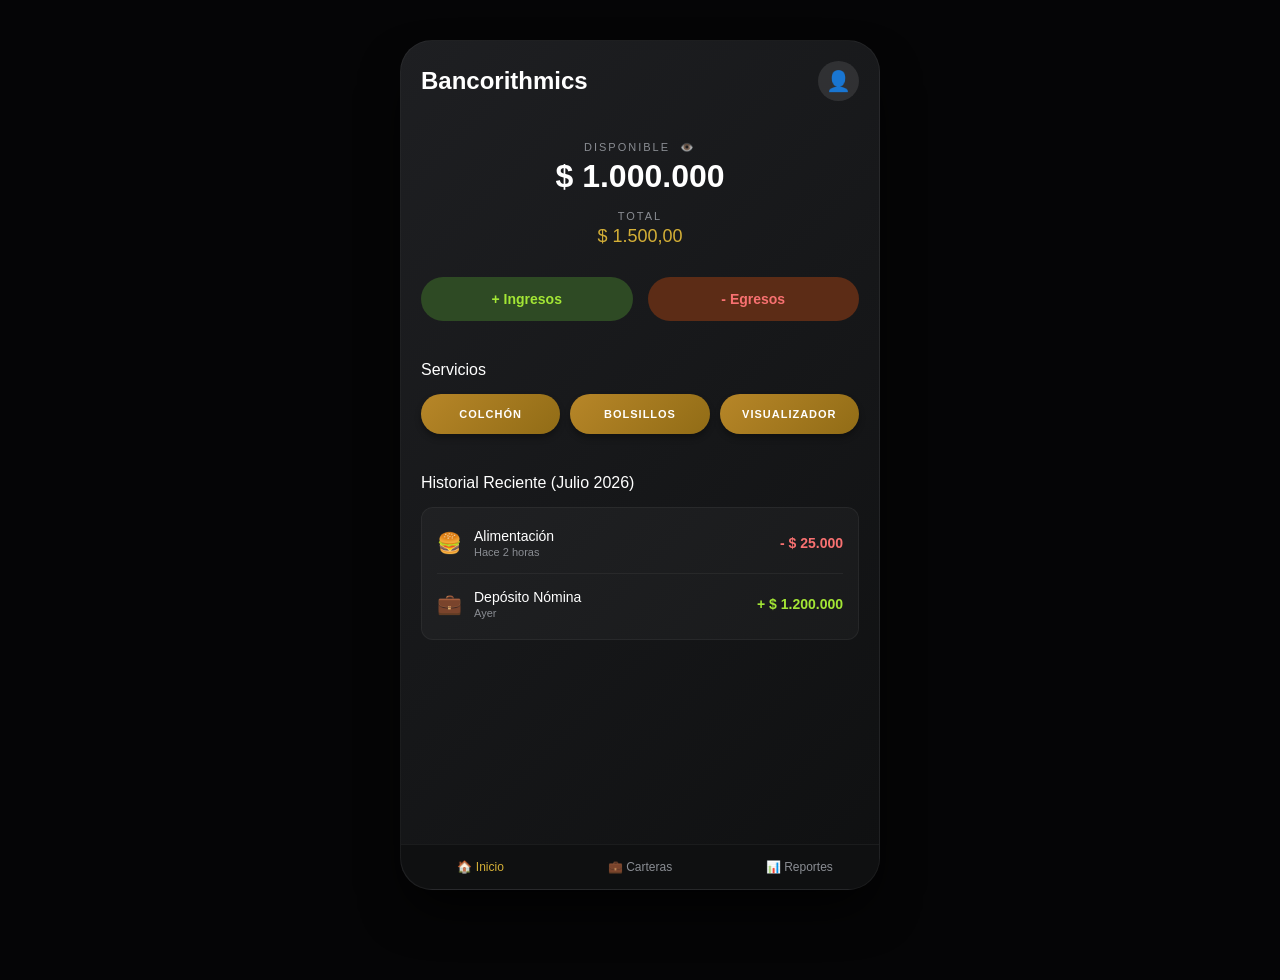
==== index.html @ 3054d57e "implementacion responsiva" ====
<!DOCTYPE html>
<html lang="es">
<head>
    <meta charset="UTF-8">
    <meta name="viewport" content="width=device-width, initial-scale=1.0">
    <title>Bancorithmics - UI Responsive</title>
    <link rel="stylesheet" href="style.css">
</head>
<body>
    <div class="app-container">
        <!-- Header con Control de Perfil -->
        <div class="app-header">
            <div class="logo">Bancorithmics</div>
            <div class="profile-avatar">👤</div>
        </div>

        <!-- Contenido principal -->
        <div class="main-content">
            <!-- Balance con Toggle de Ojo ficticio -->
            <div class="balance-container">
                <div class="label">DISPONIBLE <span class="eye-icon">👁️</span></div>
                <div class="amount-main">$ 1.000.000</div>
                <div class="label">TOTAL</div>
                <div class="amount-sub">$ 1.500,00</div>
            </div>

            <!-- Botones de transaccion rapida -->
            <div class="crud-actions">
                <div class="btn btn-income">+ Ingresos</div>
                <div class="btn btn-expense">- Egresos</div>
            </div>

            <!-- Seccion de servicios modulares -->
            <div class="services-section">
                <div class="section-title">Servicios</div>
                <div class="services-grid">
                    <div class="btn-service">COLCHÓN</div>
                    <div class="btn-service">BOLSILLOS</div>
                    <div class="btn-service">VISUALIZADOR</div>
                </div>
            </div>

            <!-- Historial Reciente Real -->
            <div class="history-section">
                <div class="section-title">Historial Reciente (Julio 2026)</div>
                <div class="history-card">
                    <div class="history-item">
                        <div class="item-left">
                            <span class="item-icon">🍔</span>
                            <div>
                                <div class="item-title">Alimentación</div>
                                <div class="item-time">Hace 2 horas</div>
                            </div>
                        </div>
                        <div class="item-amount expense">- $ 25.000</div>
                    </div>
                    <div class="history-item">
                        <div class="item-left">
                            <span class="item-icon">💼</span>
                            <div>
                                <div class="item-title">Depósito Nómina</div>
                                <div class="item-time">Ayer</div>
                            </div>
                        </div>
                        <div class="item-amount income">+ $ 1.200.000</div>
                    </div>
                </div>
            </div>
        </div>

        <!-- Barra de Navegación Inferior -->
        <div class="bottom-nav">
            <a href="#" class="nav-link active">🏠 Inicio</a>
            <a href="#" class="nav-link">💼 Carteras</a>
            <a href="#" class="nav-link">📊 Reportes</a>
        </div>
    </div>
</body>
</html>
---- style.css ----
/* Paleta base: Negro Metalico y Dorado */
body {
    margin: 0;
    padding: 0;
    font-family: 'Segoe UI', Tahoma, Geneva, Verdana, sans-serif;
    background-color: #0d0e10;
    color: #ffffff;
    display: flex;
    justify-content: center;
    align-items: flex-start;
    min-height: 100vh;
}

/* Contenedor Adaptativo Principal */
.app-container {
    width: 100%;
    max-width: 480px; /* Limite de anchura tipo movil en pantallas grandes */
    min-height: 100vh;
    background: linear-gradient(135deg, #1e1f22 0%, #0f1011 100%);
    padding: 20px;
    box-sizing: border-box;
    position: relative;
    display: flex;
    flex-direction: column;
}

/* Flexibilidad del contenido interno */
.main-content {
    flex: 1;
    margin-bottom: 70px; /* Evita que el nav inferior pise el contenido */
}

.app-header {
    margin-bottom: 40px;
    display: flex;
    justify-content: space-between;
    align-items: center;
}

.logo {
    font-size: 24px;
    font-weight: 600;
    color: #ffffff;
}

.profile-avatar {
    font-size: 20px;
    background: rgba(255, 255, 255, 0.1);
    padding: 8px;
    border-radius: 50%;
    cursor: pointer;
    user-select: none;
}

.balance-container {
    text-align: center;
    margin-bottom: 30px;
}

.label {
    font-size: 11px;
    letter-spacing: 2px;
    color: #8a8d93;
    margin-bottom: 4px;
}

.eye-icon {
    margin-left: 5px;
    cursor: pointer;
    opacity: 0.7;
}

.amount-main {
    font-size: 32px;
    font-weight: bold;
    color: #ffffff;
    margin-bottom: 15px;
}

.amount-sub {
    font-size: 18px;
    font-weight: 500;
    color: #d4af37;
}

/* Botones CRUD Flexibles */
.crud-actions {
    display: flex;
    gap: 15px;
    margin-bottom: 40px;
}

.btn {
    flex: 1;
    padding: 14px 10px;
    border-radius: 25px;
    font-size: 14px;
    font-weight: 600;
    text-align: center;
    cursor: pointer;
    user-select: none;
    transition: transform 0.2s, opacity 0.2s;
}

.btn:active {
    transform: scale(0.98);
}

.btn-income {
    background-color: #2e4a24;
    color: #a3e635;
}

.btn-expense {
    background-color: #5c2c16;
    color: #f87171;
}

/* Seccion de Servicios Modulares Flexibles */
.section-title {
    font-size: 16px;
    font-weight: 500;
    color: #ffffff;
    margin-bottom: 15px;
}

.services-grid {
    display: flex;
    gap: 10px;
    margin-bottom: 40px;
}

.btn-service {
    flex: 1;
    padding: 14px 5px;
    border-radius: 20px;
    background: linear-gradient(135deg, #b78628 0%, #916c16 100%);
    color: #ffffff;
    font-size: 11px;
    font-weight: bold;
    letter-spacing: 1px;
    text-align: center;
    cursor: pointer;
    user-select: none;
    box-shadow: 0 4px 6px rgba(0, 0, 0, 0.3);
}

/* Seccion de Historial Adaptable */
.history-card {
    background: rgba(255, 255, 255, 0.03);
    border-radius: 12px;
    border: 1px solid rgba(255, 255, 255, 0.05);
    padding: 5px 15px;
}

.history-item {
    display: flex;
    justify-content: space-between;
    align-items: center;
    padding: 15px 0;
}

.history-item:not(:last-child) {
    border-bottom: 1px solid rgba(255, 255, 255, 0.05);
}

.item-left {
    display: flex;
    align-items: center;
    gap: 12px;
}

.item-icon {
    font-size: 20px;
}

.item-title {
    font-size: 14px;
    font-weight: 500;
}

.item-time {
    font-size: 11px;
    color: #8a8d93;
    margin-top: 2px;
}

.item-amount {
    font-size: 14px;
    font-weight: 600;
}

.item-amount.expense { color: #f87171; }
.item-amount.income { color: #a3e635; }

/* Barra de Navegacion Inferior Ajustable */
.bottom-nav {
    display: flex;
    position: absolute;
    bottom: 0;
    left: 0;
    right: 0;
    background: #0f1011;
    border-top: 1px solid rgba(255, 255, 255, 0.05);
    padding: 15px 0;
}

.nav-link {
    flex: 1;
    text-align: center;
    color: #8a8d93;
    text-decoration: none;
    font-size: 12px;
    font-weight: 500;
}

.nav-link.active {
    color: #d4af37;
}

/* ========================================== */
/* MEDIA QUERIES (ADAPTACIÓN RESPONSIVE)     */
/* ========================================== */

/* Para pantallas muy pequeñas (smartphones antiguos o pantallas menores a 360px) */
@media (max-width: 360px) {
    .amount-main {
        font-size: 26px;
    }
    .btn, .btn-service {
        font-size: 11px;
        padding: 10px 2px;
    }
    .logo {
        font-size: 20px;
    }
}

/* Para pantallas grandes (Escritorio / Tablets) */
@media (min-width: 481px) {
    body {
        background-color: #050506;
        padding-top: 40px;
        padding-bottom: 40px;
    }
    .app-container {
        min-height: 850px; /* Efecto de mockup de telefono flotando */
        border-radius: 32px;
        border: 1px solid rgba(255, 255, 255, 0.05);
        box-shadow: 0 25px 50px -12px rgba(0, 0, 0, 0.9);
        overflow: hidden;
    }
    .bottom-nav {
        border-bottom-left-radius: 32px;
        border-bottom-right-radius: 32px;
    }
}
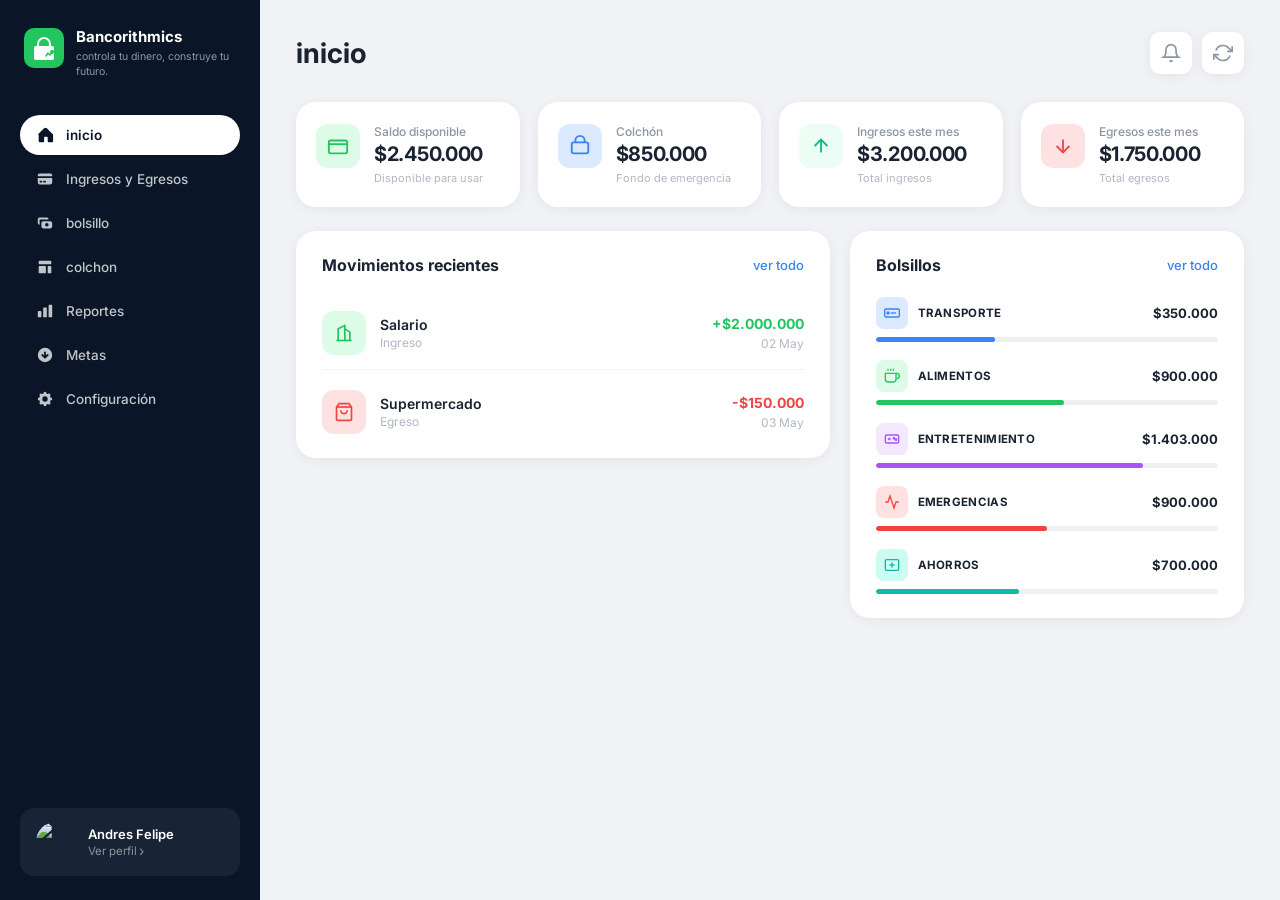
==== commit df1667eb: "cambio de UI" ====
--- a/index.html
+++ b/index.html
@@ -3,77 +3,250 @@
 <head>
     <meta charset="UTF-8">
     <meta name="viewport" content="width=device-width, initial-scale=1.0">
-    <title>Bancorithmics - UI Responsive</title>
+    <title>Bancorithmics - Inicio</title>
+    <link rel="preconnect" href="https://fonts.googleapis.com">
+    <link rel="preconnect" href="https://fonts.gstatic.com" crossorigin>
+    <link href="https://fonts.googleapis.com/css2?family=Inter:wght@400;500;600;700&display=swap" rel="stylesheet">
     <link rel="stylesheet" href="style.css">
 </head>
 <body>
-    <div class="app-container">
-        <!-- Header con Control de Perfil -->
-        <div class="app-header">
-            <div class="logo">Bancorithmics</div>
-            <div class="profile-avatar">👤</div>
-        </div>
-
-        <!-- Contenido principal -->
-        <div class="main-content">
-            <!-- Balance con Toggle de Ojo ficticio -->
-            <div class="balance-container">
-                <div class="label">DISPONIBLE <span class="eye-icon">👁️</span></div>
-                <div class="amount-main">$ 1.000.000</div>
-                <div class="label">TOTAL</div>
-                <div class="amount-sub">$ 1.500,00</div>
+    <div class="dashboard">
+        <!-- Sidebar -->
+        <aside class="sidebar">
+            <div class="sidebar-top">
+                <div class="brand">
+                    <div class="brand-icon">
+                        <svg viewBox="0 0 40 40" fill="none" xmlns="http://www.w3.org/2000/svg">
+                            <rect width="40" height="40" rx="10" fill="#22C55E"/>
+                            <path d="M12 18h16a2 2 0 012 2v10a2 2 0 01-2 2H12a2 2 0 01-2-2V20a2 2 0 012-2z" fill="#fff"/>
+                            <path d="M14 18v-2a6 6 0 1112 0v2" stroke="#fff" stroke-width="2" stroke-linecap="round"/>
+                            <circle cx="28" cy="24" r="2" fill="#22C55E"/>
+                            <path d="M22 28l2-3 2 2 3-4" stroke="#22C55E" stroke-width="1.5" stroke-linecap="round" stroke-linejoin="round"/>
+                        </svg>
+                    </div>
+                    <div class="brand-text">
+                        <span class="brand-name">Bancorithmics</span>
+                        <span class="brand-tagline">controla tu dinero, construye tu futuro.</span>
+                    </div>
+                </div>
+
+                <nav class="sidebar-nav">
+                    <a href="#" class="nav-item active">
+                        <svg class="nav-icon" viewBox="0 0 20 20" fill="currentColor"><path d="M10.707 2.293a1 1 0 00-1.414 0l-7 7A1 1 0 003 10v7a1 1 0 001 1h4a1 1 0 001-1v-4a1 1 0 011-1h2a1 1 0 011 1v4a1 1 0 001 1h4a1 1 0 001-1v-7a1 1 0 00-.293-.707l-7-7z"/></svg>
+                        inicio
+                    </a>
+                    <a href="#" class="nav-item">
+                        <svg class="nav-icon" viewBox="0 0 20 20" fill="currentColor"><path d="M4 4a2 2 0 00-2 2v1h16V6a2 2 0 00-2-2H4z"/><path fill-rule="evenodd" d="M18 9H2v5a2 2 0 002 2h12a2 2 0 002-2V9zM4 13a1 1 0 011-1h1a1 1 0 110 2H5a1 1 0 01-1-1zm5-1a1 1 0 100 2h1a1 1 0 100-2H9z" clip-rule="evenodd"/></svg>
+                        Ingresos y Egresos
+                    </a>
+                    <a href="#" class="nav-item">
+                        <svg class="nav-icon" viewBox="0 0 20 20" fill="currentColor"><path fill-rule="evenodd" d="M4 4a2 2 0 00-2 2v4a2 2 0 002 2V6h10a2 2 0 00-2-2H4zm2 6a2 2 0 012-2h8a2 2 0 012 2v4a2 2 0 01-2 2H8a2 2 0 01-2-2v-4zm6 4a2 2 0 100-4 2 2 0 000 4z" clip-rule="evenodd"/></svg>
+                        bolsillo
+                    </a>
+                    <a href="#" class="nav-item">
+                        <svg class="nav-icon" viewBox="0 0 20 20" fill="currentColor"><path d="M3 4a1 1 0 011-1h12a1 1 0 011 1v2a1 1 0 01-1 1H4a1 1 0 01-1-1V4zM3 10a1 1 0 011-1h6a1 1 0 011 1v6a1 1 0 01-1 1H4a1 1 0 01-1-1v-6zM14 9a1 1 0 00-1 1v6a1 1 0 001 1h2a1 1 0 001-1v-6a1 1 0 00-1-1h-2z"/></svg>
+                        colchon
+                    </a>
+                    <a href="#" class="nav-item">
+                        <svg class="nav-icon" viewBox="0 0 20 20" fill="currentColor"><path d="M2 11a1 1 0 011-1h2a1 1 0 011 1v5a1 1 0 01-1 1H3a1 1 0 01-1-1v-5zM8 7a1 1 0 011-1h2a1 1 0 011 1v9a1 1 0 01-1 1H9a1 1 0 01-1-1V7zM14 4a1 1 0 011-1h2a1 1 0 011 1v12a1 1 0 01-1 1h-2a1 1 0 01-1-1V4z"/></svg>
+                        Reportes
+                    </a>
+                    <a href="#" class="nav-item">
+                        <svg class="nav-icon" viewBox="0 0 20 20" fill="currentColor"><path fill-rule="evenodd" d="M10 18a8 8 0 100-16 8 8 0 000 16zm1-11a1 1 0 10-2 0v3.586L7.707 9.293a1 1 0 00-1.414 1.414l3 3a1 1 0 001.414 0l3-3a1 1 0 00-1.414-1.414L11 10.586V7z" clip-rule="evenodd"/></svg>
+                        Metas
+                    </a>
+                    <a href="#" class="nav-item">
+                        <svg class="nav-icon" viewBox="0 0 20 20" fill="currentColor"><path fill-rule="evenodd" d="M11.49 3.17c-.38-1.56-2.6-1.56-2.98 0a1.532 1.532 0 01-2.286.948c-1.372-.836-2.942.734-2.106 2.106.54.885.06 2.042-.947 2.287-1.561.379-1.561 2.6 0 2.978a1.532 1.532 0 01.947 2.287c-.836 1.372.734 2.942 2.106 2.106a1.532 1.532 0 012.287.947c.379 1.561 2.6 1.561 2.978 0a1.533 1.533 0 012.287-.947c1.372.836 2.942-.734 2.106-2.106a1.533 1.533 0 01.947-2.287c1.561-.379 1.561-2.6 0-2.978a1.532 1.532 0 01-.947-2.287c.836-1.372-.734-2.942-2.106-2.106a1.532 1.532 0 01-2.287-.947zM10 13a3 3 0 100-6 3 3 0 000 6z" clip-rule="evenodd"/></svg>
+                        Configuración
+                    </a>
+                </nav>
             </div>
 
-            <!-- Botones de transaccion rapida -->
-            <div class="crud-actions">
-                <div class="btn btn-income">+ Ingresos</div>
-                <div class="btn btn-expense">- Egresos</div>
-            </div>
-
-            <!-- Seccion de servicios modulares -->
-            <div class="services-section">
-                <div class="section-title">Servicios</div>
-                <div class="services-grid">
-                    <div class="btn-service">COLCHÓN</div>
-                    <div class="btn-service">BOLSILLOS</div>
-                    <div class="btn-service">VISUALIZADOR</div>
+            <div class="sidebar-profile">
+                <img src="https://i.pravatar.cc/80?img=12" alt="Andres Felipe" class="profile-avatar">
+                <div class="profile-info">
+                    <span class="profile-name">Andres Felipe</span>
+                    <a href="#" class="profile-link">Ver perfil <span>&rsaquo;</span></a>
                 </div>
             </div>
-
-            <!-- Historial Reciente Real -->
-            <div class="history-section">
-                <div class="section-title">Historial Reciente (Julio 2026)</div>
-                <div class="history-card">
-                    <div class="history-item">
-                        <div class="item-left">
-                            <span class="item-icon">🍔</span>
-                            <div>
-                                <div class="item-title">Alimentación</div>
-                                <div class="item-time">Hace 2 horas</div>
-                            </div>
-                        </div>
-                        <div class="item-amount expense">- $ 25.000</div>
-                    </div>
-                    <div class="history-item">
-                        <div class="item-left">
-                            <span class="item-icon">💼</span>
-                            <div>
-                                <div class="item-title">Depósito Nómina</div>
-                                <div class="item-time">Ayer</div>
-                            </div>
-                        </div>
-                        <div class="item-amount income">+ $ 1.200.000</div>
-                    </div>
+        </aside>
+
+        <!-- Main content -->
+        <main class="main">
+            <header class="main-header">
+                <h1 class="page-title">inicio</h1>
+                <div class="header-actions">
+                    <button class="icon-btn" aria-label="Notificaciones">
+                        <svg viewBox="0 0 24 24" fill="none" stroke="currentColor" stroke-width="2"><path d="M18 8A6 6 0 006 8c0 7-3 9-3 9h18s-3-2-3-9"/><path d="M13.73 21a2 2 0 01-3.46 0"/></svg>
+                    </button>
+                    <button class="icon-btn" aria-label="Sincronizar">
+                        <svg viewBox="0 0 24 24" fill="none" stroke="currentColor" stroke-width="2"><path d="M23 4v6h-6"/><path d="M1 20v-6h6"/><path d="M3.51 9a9 9 0 0114.85-3.36L23 10M1 14l4.64 4.36A9 9 0 0020.49 15"/></svg>
+                    </button>
                 </div>
-            </div>
-        </div>
-
-        <!-- Barra de Navegación Inferior -->
-        <div class="bottom-nav">
-            <a href="#" class="nav-link active">🏠 Inicio</a>
-            <a href="#" class="nav-link">💼 Carteras</a>
-            <a href="#" class="nav-link">📊 Reportes</a>
-        </div>
+            </header>
+
+            <!-- Summary cards -->
+            <section class="summary-cards">
+                <article class="summary-card">
+                    <div class="summary-icon icon-green">
+                        <svg viewBox="0 0 24 24" fill="none" stroke="currentColor" stroke-width="2"><rect x="2" y="6" width="20" height="14" rx="2"/><path d="M2 10h20"/><path d="M16 14h.01"/></svg>
+                    </div>
+                    <div class="summary-data">
+                        <span class="summary-label">Saldo disponible</span>
+                        <span class="summary-amount">$2.450.000</span>
+                        <span class="summary-sub">Disponible para usar</span>
+                    </div>
+                </article>
+
+                <article class="summary-card">
+                    <div class="summary-icon icon-blue">
+                        <svg viewBox="0 0 24 24" fill="none" stroke="currentColor" stroke-width="2"><rect x="3" y="8" width="18" height="12" rx="2"/><path d="M7 8V6a5 5 0 0110 0v2"/></svg>
+                    </div>
+                    <div class="summary-data">
+                        <span class="summary-label">Colchón</span>
+                        <span class="summary-amount">$850.000</span>
+                        <span class="summary-sub">Fondo de emergencia</span>
+                    </div>
+                </article>
+
+                <article class="summary-card">
+                    <div class="summary-icon icon-green-light">
+                        <svg viewBox="0 0 24 24" fill="none" stroke="currentColor" stroke-width="2"><path d="M12 19V5"/><path d="M5 12l7-7 7 7"/></svg>
+                    </div>
+                    <div class="summary-data">
+                        <span class="summary-label">Ingresos este mes</span>
+                        <span class="summary-amount">$3.200.000</span>
+                        <span class="summary-sub">Total ingresos</span>
+                    </div>
+                </article>
+
+                <article class="summary-card">
+                    <div class="summary-icon icon-red">
+                        <svg viewBox="0 0 24 24" fill="none" stroke="currentColor" stroke-width="2"><path d="M12 5v14"/><path d="M19 12l-7 7-7-7"/></svg>
+                    </div>
+                    <div class="summary-data">
+                        <span class="summary-label">Egresos este mes</span>
+                        <span class="summary-amount">$1.750.000</span>
+                        <span class="summary-sub">Total egresos</span>
+                    </div>
+                </article>
+            </section>
+
+            <!-- Bottom panels -->
+            <section class="panels">
+                <article class="panel panel-movements">
+                    <div class="panel-header">
+                        <h2 class="panel-title">Movimientos recientes</h2>
+                        <a href="#" class="panel-link">ver todo</a>
+                    </div>
+                    <div class="movement-list">
+                        <div class="movement-item">
+                            <div class="movement-left">
+                                <div class="movement-icon icon-green-bg">
+                                    <svg viewBox="0 0 24 24" fill="none" stroke="currentColor" stroke-width="2"><path d="M3 21h18"/><path d="M5 21V7l8-4v18"/><path d="M19 21V11l-6-4"/><path d="M9 9v.01"/><path d="M9 12v.01"/><path d="M9 15v.01"/><path d="M9 18v.01"/></svg>
+                                </div>
+                                <div class="movement-info">
+                                    <span class="movement-name">salario</span>
+                                    <span class="movement-type">Ingreso</span>
+                                </div>
+                            </div>
+                            <div class="movement-right">
+                                <span class="movement-amount positive">+$2.000.000</span>
+                                <span class="movement-date">02 May</span>
+                            </div>
+                        </div>
+                        <div class="movement-item">
+                            <div class="movement-left">
+                                <div class="movement-icon icon-red-bg">
+                                    <svg viewBox="0 0 24 24" fill="none" stroke="currentColor" stroke-width="2"><path d="M6 2L3 6v14a2 2 0 002 2h14a2 2 0 002-2V6l-3-4z"/><line x1="3" y1="6" x2="21" y2="6"/><path d="M16 10a4 4 0 01-8 0"/></svg>
+                                </div>
+                                <div class="movement-info">
+                                    <span class="movement-name">Supermercado</span>
+                                    <span class="movement-type">Egreso</span>
+                                </div>
+                            </div>
+                            <div class="movement-right">
+                                <span class="movement-amount negative">-$150.000</span>
+                                <span class="movement-date">03 May</span>
+                            </div>
+                        </div>
+                    </div>
+                </article>
+
+                <article class="panel panel-pockets">
+                    <div class="panel-header">
+                        <h2 class="panel-title">Bolsillos</h2>
+                        <a href="#" class="panel-link">ver todo</a>
+                    </div>
+                    <div class="pocket-list">
+                        <div class="pocket-item">
+                            <div class="pocket-row">
+                                <div class="pocket-left">
+                                    <div class="pocket-icon icon-blue-bg">
+                                        <svg viewBox="0 0 24 24" fill="none" stroke="currentColor" stroke-width="2"><rect x="1" y="6" width="22" height="12" rx="2"/><circle cx="6" cy="12" r="1.5" fill="currentColor"/><path d="M10 12h8"/></svg>
+                                    </div>
+                                    <span class="pocket-name">TRANSPORTE</span>
+                                </div>
+                                <span class="pocket-amount">$350.000</span>
+                            </div>
+                            <div class="progress-bar"><div class="progress-fill fill-blue" style="width: 35%"></div></div>
+                        </div>
+
+                        <div class="pocket-item">
+                            <div class="pocket-row">
+                                <div class="pocket-left">
+                                    <div class="pocket-icon icon-green-bg">
+                                        <svg viewBox="0 0 24 24" fill="none" stroke="currentColor" stroke-width="2"><path d="M18 8h1a4 4 0 010 8h-1"/><path d="M2 8h16v9a4 4 0 01-4 4H6a4 4 0 01-4-4V8z"/><line x1="6" y1="1" x2="6" y2="4"/><line x1="10" y1="1" x2="10" y2="4"/><line x1="14" y1="1" x2="14" y2="4"/></svg>
+                                    </div>
+                                    <span class="pocket-name">ALIMENTOS</span>
+                                </div>
+                                <span class="pocket-amount">$900.000</span>
+                            </div>
+                            <div class="progress-bar"><div class="progress-fill fill-green" style="width: 55%"></div></div>
+                        </div>
+
+                        <div class="pocket-item">
+                            <div class="pocket-row">
+                                <div class="pocket-left">
+                                    <div class="pocket-icon icon-purple-bg">
+                                        <svg viewBox="0 0 24 24" fill="none" stroke="currentColor" stroke-width="2"><rect x="2" y="6" width="20" height="12" rx="2"/><path d="M6 12h4"/><path d="M8 10v4"/><circle cx="15" cy="11" r="1" fill="currentColor"/><circle cx="18" cy="13" r="1" fill="currentColor"/></svg>
+                                    </div>
+                                    <span class="pocket-name">ENTRETENIMIENTO</span>
+                                </div>
+                                <span class="pocket-amount">$1.403.000</span>
+                            </div>
+                            <div class="progress-bar"><div class="progress-fill fill-purple" style="width: 78%"></div></div>
+                        </div>
+
+                        <div class="pocket-item">
+                            <div class="pocket-row">
+                                <div class="pocket-left">
+                                    <div class="pocket-icon icon-red-bg">
+                                        <svg viewBox="0 0 24 24" fill="none" stroke="currentColor" stroke-width="2"><path d="M22 12h-4l-3 9L9 3l-3 9H2"/></svg>
+                                    </div>
+                                    <span class="pocket-name">EMERGENCIAS</span>
+                                </div>
+                                <span class="pocket-amount">$900.000</span>
+                            </div>
+                            <div class="progress-bar"><div class="progress-fill fill-red" style="width: 50%"></div></div>
+                        </div>
+
+                        <div class="pocket-item">
+                            <div class="pocket-row">
+                                <div class="pocket-left">
+                                    <div class="pocket-icon icon-teal-bg">
+                                        <svg viewBox="0 0 24 24" fill="none" stroke="currentColor" stroke-width="2"><rect x="2" y="4" width="20" height="16" rx="2"/><path d="M12 8v8"/><path d="M8 12h8"/></svg>
+                                    </div>
+                                    <span class="pocket-name">AHORROS</span>
+                                </div>
+                                <span class="pocket-amount">$700.000</span>
+                            </div>
+                            <div class="progress-bar"><div class="progress-fill fill-teal" style="width: 42%"></div></div>
+                        </div>
+                    </div>
+                </article>
+            </section>
+        </main>
     </div>
 </body>
-</html>+</html>
--- a/style.css
+++ b/style.css
@@ -1,257 +1,573 @@
-/* Paleta base: Negro Metalico y Dorado */
-body {
+/* ===== Variables ===== */
+:root {
+    --sidebar-bg: #0a1628;
+    --sidebar-hover: rgba(255, 255, 255, 0.06);
+    --sidebar-text: rgba(255, 255, 255, 0.75);
+    --sidebar-active-bg: #ffffff;
+    --sidebar-active-text: #0a1628;
+    --main-bg: #f0f2f5;
+    --card-bg: #ffffff;
+    --text-primary: #1a2332;
+    --text-secondary: #8b95a5;
+    --text-muted: #b0b8c4;
+    --link-blue: #3b82f6;
+    --green: #22c55e;
+    --green-light: #dcfce7;
+    --blue: #3b82f6;
+    --blue-light: #dbeafe;
+    --red: #ef4444;
+    --red-light: #fee2e2;
+    --purple: #a855f7;
+    --purple-light: #f3e8ff;
+    --teal: #14b8a6;
+    --teal-light: #ccfbf1;
+    --shadow: 0 2px 12px rgba(0, 0, 0, 0.06);
+    --radius-lg: 20px;
+    --radius-md: 14px;
+    --radius-sm: 10px;
+    --sidebar-width: 260px;
+}
+
+/* ===== Reset ===== */
+*, *::before, *::after {
+    box-sizing: border-box;
     margin: 0;
     padding: 0;
-    font-family: 'Segoe UI', Tahoma, Geneva, Verdana, sans-serif;
-    background-color: #0d0e10;
+}
+
+body {
+    font-family: 'Inter', 'Segoe UI', system-ui, sans-serif;
+    background: var(--main-bg);
+    color: var(--text-primary);
+    min-height: 100vh;
+    -webkit-font-smoothing: antialiased;
+}
+
+a {
+    text-decoration: none;
+    color: inherit;
+}
+
+button {
+    border: none;
+    background: none;
+    cursor: pointer;
+    font-family: inherit;
+}
+
+/* ===== Layout ===== */
+.dashboard {
+    display: flex;
+    min-height: 100vh;
+}
+
+/* ===== Sidebar ===== */
+.sidebar {
+    width: var(--sidebar-width);
+    min-width: var(--sidebar-width);
+    background: var(--sidebar-bg);
+    display: flex;
+    flex-direction: column;
+    justify-content: space-between;
+    padding: 28px 20px 24px;
+    position: fixed;
+    top: 0;
+    left: 0;
+    bottom: 0;
+    z-index: 100;
+}
+
+.sidebar-top {
+    display: flex;
+    flex-direction: column;
+    gap: 36px;
+}
+
+.brand {
+    display: flex;
+    align-items: flex-start;
+    gap: 12px;
+    padding: 0 4px;
+}
+
+.brand-icon svg {
+    width: 40px;
+    height: 40px;
+    flex-shrink: 0;
+}
+
+.brand-text {
+    display: flex;
+    flex-direction: column;
+    gap: 4px;
+}
+
+.brand-name {
+    font-size: 15px;
+    font-weight: 700;
     color: #ffffff;
-    display: flex;
-    justify-content: center;
-    align-items: flex-start;
-    min-height: 100vh;
-}
-
-/* Contenedor Adaptativo Principal */
-.app-container {
-    width: 100%;
-    max-width: 480px; /* Limite de anchura tipo movil en pantallas grandes */
-    min-height: 100vh;
-    background: linear-gradient(135deg, #1e1f22 0%, #0f1011 100%);
-    padding: 20px;
-    box-sizing: border-box;
-    position: relative;
-    display: flex;
-    flex-direction: column;
-}
-
-/* Flexibilidad del contenido interno */
-.main-content {
-    flex: 1;
-    margin-bottom: 70px; /* Evita que el nav inferior pise el contenido */
-}
-
-.app-header {
-    margin-bottom: 40px;
-    display: flex;
-    justify-content: space-between;
-    align-items: center;
-}
-
-.logo {
-    font-size: 24px;
+    line-height: 1.2;
+}
+
+.brand-tagline {
+    font-size: 10.5px;
+    color: rgba(255, 255, 255, 0.55);
+    line-height: 1.4;
+}
+
+.sidebar-nav {
+    display: flex;
+    flex-direction: column;
+    gap: 4px;
+}
+
+.nav-item {
+    display: flex;
+    align-items: center;
+    gap: 12px;
+    padding: 11px 16px;
+    border-radius: 50px;
+    font-size: 13.5px;
+    font-weight: 500;
+    color: var(--sidebar-text);
+    transition: background 0.15s, color 0.15s;
+}
+
+.nav-item:hover {
+    background: var(--sidebar-hover);
+    color: #ffffff;
+}
+
+.nav-item.active {
+    background: var(--sidebar-active-bg);
+    color: var(--sidebar-active-text);
+    font-weight: 600;
+}
+
+.nav-icon {
+    width: 18px;
+    height: 18px;
+    flex-shrink: 0;
+}
+
+.sidebar-profile {
+    display: flex;
+    align-items: center;
+    gap: 12px;
+    padding: 14px 16px;
+    background: rgba(255, 255, 255, 0.06);
+    border-radius: var(--radius-md);
+    margin-top: 24px;
+}
+
+.profile-avatar {
+    width: 40px;
+    height: 40px;
+    border-radius: 50%;
+    object-fit: cover;
+    flex-shrink: 0;
+}
+
+.profile-info {
+    display: flex;
+    flex-direction: column;
+    gap: 2px;
+}
+
+.profile-name {
+    font-size: 13px;
     font-weight: 600;
     color: #ffffff;
 }
 
-.profile-avatar {
+.profile-link {
+    font-size: 11.5px;
+    color: rgba(255, 255, 255, 0.5);
+    display: flex;
+    align-items: center;
+    gap: 2px;
+}
+
+.profile-link span {
+    font-size: 14px;
+    line-height: 1;
+}
+
+/* ===== Main ===== */
+.main {
+    flex: 1;
+    margin-left: var(--sidebar-width);
+    padding: 32px 36px 40px;
+    min-height: 100vh;
+}
+
+.main-header {
+    display: flex;
+    align-items: center;
+    justify-content: space-between;
+    margin-bottom: 28px;
+}
+
+.page-title {
+    font-size: 28px;
+    font-weight: 700;
+    color: var(--text-primary);
+    text-transform: lowercase;
+}
+
+.header-actions {
+    display: flex;
+    gap: 10px;
+}
+
+.icon-btn {
+    width: 42px;
+    height: 42px;
+    background: var(--card-bg);
+    border-radius: var(--radius-sm);
+    box-shadow: var(--shadow);
+    display: flex;
+    align-items: center;
+    justify-content: center;
+    color: var(--text-secondary);
+    transition: color 0.15s, box-shadow 0.15s;
+}
+
+.icon-btn svg {
+    width: 20px;
+    height: 20px;
+}
+
+.icon-btn:hover {
+    color: var(--text-primary);
+    box-shadow: 0 4px 16px rgba(0, 0, 0, 0.1);
+}
+
+/* ===== Summary Cards ===== */
+.summary-cards {
+    display: grid;
+    grid-template-columns: repeat(4, 1fr);
+    gap: 18px;
+    margin-bottom: 24px;
+}
+
+.summary-card {
+    background: var(--card-bg);
+    border-radius: var(--radius-lg);
+    box-shadow: var(--shadow);
+    padding: 22px 20px;
+    display: flex;
+    align-items: flex-start;
+    gap: 14px;
+}
+
+.summary-icon {
+    width: 44px;
+    height: 44px;
+    border-radius: 12px;
+    display: flex;
+    align-items: center;
+    justify-content: center;
+    flex-shrink: 0;
+}
+
+.summary-icon svg {
+    width: 22px;
+    height: 22px;
+}
+
+.icon-green {
+    background: var(--green-light);
+    color: var(--green);
+}
+
+.icon-blue {
+    background: var(--blue-light);
+    color: var(--blue);
+}
+
+.icon-green-light {
+    background: #ecfdf5;
+    color: #10b981;
+}
+
+.icon-red {
+    background: var(--red-light);
+    color: var(--red);
+}
+
+.summary-data {
+    display: flex;
+    flex-direction: column;
+    gap: 2px;
+    min-width: 0;
+}
+
+.summary-label {
+    font-size: 12px;
+    color: var(--text-secondary);
+    font-weight: 500;
+}
+
+.summary-amount {
     font-size: 20px;
-    background: rgba(255, 255, 255, 0.1);
-    padding: 8px;
-    border-radius: 50%;
-    cursor: pointer;
-    user-select: none;
-}
-
-.balance-container {
-    text-align: center;
-    margin-bottom: 30px;
-}
-
-.label {
+    font-weight: 700;
+    color: var(--text-primary);
+    letter-spacing: -0.3px;
+    line-height: 1.3;
+}
+
+.summary-sub {
     font-size: 11px;
-    letter-spacing: 2px;
-    color: #8a8d93;
-    margin-bottom: 4px;
-}
-
-.eye-icon {
-    margin-left: 5px;
-    cursor: pointer;
-    opacity: 0.7;
-}
-
-.amount-main {
-    font-size: 32px;
-    font-weight: bold;
-    color: #ffffff;
-    margin-bottom: 15px;
-}
-
-.amount-sub {
-    font-size: 18px;
+    color: var(--text-muted);
+    margin-top: 2px;
+}
+
+/* ===== Panels ===== */
+.panels {
+    display: grid;
+    grid-template-columns: 1.15fr 0.85fr;
+    gap: 20px;
+    align-items: start;
+}
+
+.panel {
+    background: var(--card-bg);
+    border-radius: var(--radius-lg);
+    box-shadow: var(--shadow);
+    padding: 24px 26px;
+}
+
+.panel-header {
+    display: flex;
+    align-items: center;
+    justify-content: space-between;
+    margin-bottom: 22px;
+}
+
+.panel-title {
+    font-size: 16px;
+    font-weight: 700;
+    color: var(--text-primary);
+}
+
+.panel-link {
+    font-size: 13px;
     font-weight: 500;
-    color: #d4af37;
-}
-
-/* Botones CRUD Flexibles */
-.crud-actions {
-    display: flex;
-    gap: 15px;
-    margin-bottom: 40px;
-}
-
-.btn {
-    flex: 1;
-    padding: 14px 10px;
-    border-radius: 25px;
+    color: var(--link-blue);
+}
+
+.panel-link:hover {
+    text-decoration: underline;
+}
+
+/* ===== Movements ===== */
+.movement-list {
+    display: flex;
+    flex-direction: column;
+    gap: 6px;
+}
+
+.movement-item {
+    display: flex;
+    align-items: center;
+    justify-content: space-between;
+    padding: 14px 0;
+    border-bottom: 1px solid #f0f2f5;
+}
+
+.movement-item:last-child {
+    border-bottom: none;
+    padding-bottom: 0;
+}
+
+.movement-left {
+    display: flex;
+    align-items: center;
+    gap: 14px;
+}
+
+.movement-icon {
+    width: 44px;
+    height: 44px;
+    border-radius: 12px;
+    display: flex;
+    align-items: center;
+    justify-content: center;
+    flex-shrink: 0;
+}
+
+.movement-icon svg {
+    width: 20px;
+    height: 20px;
+}
+
+.icon-green-bg {
+    background: var(--green-light);
+    color: var(--green);
+}
+
+.icon-red-bg {
+    background: var(--red-light);
+    color: var(--red);
+}
+
+.movement-info {
+    display: flex;
+    flex-direction: column;
+    gap: 2px;
+}
+
+.movement-name {
     font-size: 14px;
     font-weight: 600;
-    text-align: center;
-    cursor: pointer;
-    user-select: none;
-    transition: transform 0.2s, opacity 0.2s;
-}
-
-.btn:active {
-    transform: scale(0.98);
-}
-
-.btn-income {
-    background-color: #2e4a24;
-    color: #a3e635;
-}
-
-.btn-expense {
-    background-color: #5c2c16;
-    color: #f87171;
-}
-
-/* Seccion de Servicios Modulares Flexibles */
-.section-title {
-    font-size: 16px;
-    font-weight: 500;
-    color: #ffffff;
-    margin-bottom: 15px;
-}
-
-.services-grid {
-    display: flex;
+    color: var(--text-primary);
+    text-transform: capitalize;
+}
+
+.movement-type {
+    font-size: 12px;
+    color: var(--text-muted);
+}
+
+.movement-right {
+    display: flex;
+    flex-direction: column;
+    align-items: flex-end;
+    gap: 4px;
+}
+
+.movement-amount {
+    font-size: 14px;
+    font-weight: 700;
+}
+
+.movement-amount.positive {
+    color: var(--green);
+}
+
+.movement-amount.negative {
+    color: var(--red);
+}
+
+.movement-date {
+    font-size: 12px;
+    color: var(--text-muted);
+}
+
+/* ===== Pockets ===== */
+.pocket-list {
+    display: flex;
+    flex-direction: column;
+    gap: 18px;
+}
+
+.pocket-item {
+    display: flex;
+    flex-direction: column;
+    gap: 8px;
+}
+
+.pocket-row {
+    display: flex;
+    align-items: center;
+    justify-content: space-between;
+}
+
+.pocket-left {
+    display: flex;
+    align-items: center;
     gap: 10px;
-    margin-bottom: 40px;
-}
-
-.btn-service {
-    flex: 1;
-    padding: 14px 5px;
-    border-radius: 20px;
-    background: linear-gradient(135deg, #b78628 0%, #916c16 100%);
-    color: #ffffff;
-    font-size: 11px;
-    font-weight: bold;
-    letter-spacing: 1px;
-    text-align: center;
-    cursor: pointer;
-    user-select: none;
-    box-shadow: 0 4px 6px rgba(0, 0, 0, 0.3);
-}
-
-/* Seccion de Historial Adaptable */
-.history-card {
-    background: rgba(255, 255, 255, 0.03);
-    border-radius: 12px;
-    border: 1px solid rgba(255, 255, 255, 0.05);
-    padding: 5px 15px;
-}
-
-.history-item {
-    display: flex;
-    justify-content: space-between;
-    align-items: center;
-    padding: 15px 0;
-}
-
-.history-item:not(:last-child) {
-    border-bottom: 1px solid rgba(255, 255, 255, 0.05);
-}
-
-.item-left {
-    display: flex;
-    align-items: center;
-    gap: 12px;
-}
-
-.item-icon {
-    font-size: 20px;
-}
-
-.item-title {
-    font-size: 14px;
-    font-weight: 500;
-}
-
-.item-time {
-    font-size: 11px;
-    color: #8a8d93;
-    margin-top: 2px;
-}
-
-.item-amount {
-    font-size: 14px;
-    font-weight: 600;
-}
-
-.item-amount.expense { color: #f87171; }
-.item-amount.income { color: #a3e635; }
-
-/* Barra de Navegacion Inferior Ajustable */
-.bottom-nav {
-    display: flex;
-    position: absolute;
-    bottom: 0;
-    left: 0;
-    right: 0;
-    background: #0f1011;
-    border-top: 1px solid rgba(255, 255, 255, 0.05);
-    padding: 15px 0;
-}
-
-.nav-link {
-    flex: 1;
-    text-align: center;
-    color: #8a8d93;
-    text-decoration: none;
-    font-size: 12px;
-    font-weight: 500;
-}
-
-.nav-link.active {
-    color: #d4af37;
-}
-
-/* ========================================== */
-/* MEDIA QUERIES (ADAPTACIÓN RESPONSIVE)     */
-/* ========================================== */
-
-/* Para pantallas muy pequeñas (smartphones antiguos o pantallas menores a 360px) */
-@media (max-width: 360px) {
-    .amount-main {
-        font-size: 26px;
+}
+
+.pocket-icon {
+    width: 32px;
+    height: 32px;
+    border-radius: 8px;
+    display: flex;
+    align-items: center;
+    justify-content: center;
+    flex-shrink: 0;
+}
+
+.pocket-icon svg {
+    width: 16px;
+    height: 16px;
+}
+
+.icon-blue-bg {
+    background: var(--blue-light);
+    color: var(--blue);
+}
+
+.icon-purple-bg {
+    background: var(--purple-light);
+    color: var(--purple);
+}
+
+.icon-teal-bg {
+    background: var(--teal-light);
+    color: var(--teal);
+}
+
+.pocket-name {
+    font-size: 11.5px;
+    font-weight: 700;
+    color: var(--text-primary);
+    letter-spacing: 0.3px;
+}
+
+.pocket-amount {
+    font-size: 13px;
+    font-weight: 700;
+    color: var(--text-primary);
+}
+
+.progress-bar {
+    height: 5px;
+    background: #eef0f4;
+    border-radius: 99px;
+    overflow: hidden;
+}
+
+.progress-fill {
+    height: 100%;
+    border-radius: 99px;
+    transition: width 0.4s ease;
+}
+
+.fill-blue { background: var(--blue); }
+.fill-green { background: var(--green); }
+.fill-purple { background: var(--purple); }
+.fill-red { background: var(--red); }
+.fill-teal { background: var(--teal); }
+
+/* ===== Responsive ===== */
+@media (max-width: 1200px) {
+    .summary-cards {
+        grid-template-columns: repeat(2, 1fr);
     }
-    .btn, .btn-service {
-        font-size: 11px;
-        padding: 10px 2px;
+
+    .panels {
+        grid-template-columns: 1fr;
     }
-    .logo {
-        font-size: 20px;
+}
+
+@media (max-width: 768px) {
+    .sidebar {
+        transform: translateX(-100%);
     }
-}
-
-/* Para pantallas grandes (Escritorio / Tablets) */
-@media (min-width: 481px) {
-    body {
-        background-color: #050506;
-        padding-top: 40px;
-        padding-bottom: 40px;
+
+    .main {
+        margin-left: 0;
+        padding: 24px 20px;
     }
-    .app-container {
-        min-height: 850px; /* Efecto de mockup de telefono flotando */
-        border-radius: 32px;
-        border: 1px solid rgba(255, 255, 255, 0.05);
-        box-shadow: 0 25px 50px -12px rgba(0, 0, 0, 0.9);
-        overflow: hidden;
+
+    .summary-cards {
+        grid-template-columns: 1fr;
     }
-    .bottom-nav {
-        border-bottom-left-radius: 32px;
-        border-bottom-right-radius: 32px;
+
+    .page-title {
+        font-size: 24px;
     }
-}+}
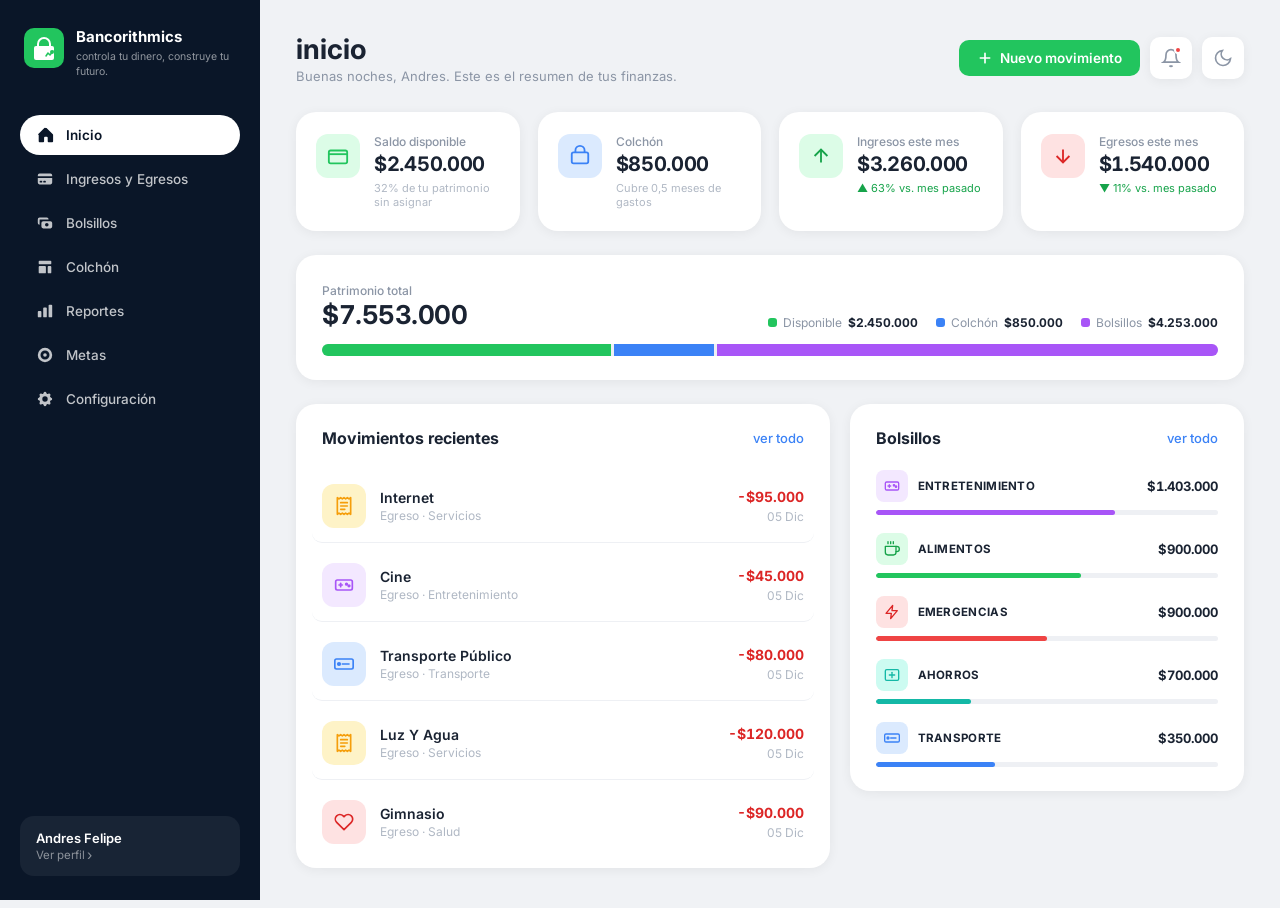
==== commit 64de6c07: "Cambios finales" ====
--- a/index.html
+++ b/index.html
@@ -8,128 +8,100 @@
     <link rel="preconnect" href="https://fonts.gstatic.com" crossorigin>
     <link href="https://fonts.googleapis.com/css2?family=Inter:wght@400;500;600;700&display=swap" rel="stylesheet">
     <link rel="stylesheet" href="style.css">
+    <link rel="stylesheet" href="paginas.css">
 </head>
 <body>
     <div class="dashboard">
-        <!-- Sidebar -->
-        <aside class="sidebar">
-            <div class="sidebar-top">
-                <div class="brand">
-                    <div class="brand-icon">
-                        <svg viewBox="0 0 40 40" fill="none" xmlns="http://www.w3.org/2000/svg">
-                            <rect width="40" height="40" rx="10" fill="#22C55E"/>
-                            <path d="M12 18h16a2 2 0 012 2v10a2 2 0 01-2 2H12a2 2 0 01-2-2V20a2 2 0 012-2z" fill="#fff"/>
-                            <path d="M14 18v-2a6 6 0 1112 0v2" stroke="#fff" stroke-width="2" stroke-linecap="round"/>
-                            <circle cx="28" cy="24" r="2" fill="#22C55E"/>
-                            <path d="M22 28l2-3 2 2 3-4" stroke="#22C55E" stroke-width="1.5" stroke-linecap="round" stroke-linejoin="round"/>
-                        </svg>
-                    </div>
-                    <div class="brand-text">
-                        <span class="brand-name">Bancorithmics</span>
-                        <span class="brand-tagline">controla tu dinero, construye tu futuro.</span>
-                    </div>
-                </div>
-
-                <nav class="sidebar-nav">
-                    <a href="#" class="nav-item active">
-                        <svg class="nav-icon" viewBox="0 0 20 20" fill="currentColor"><path d="M10.707 2.293a1 1 0 00-1.414 0l-7 7A1 1 0 003 10v7a1 1 0 001 1h4a1 1 0 001-1v-4a1 1 0 011-1h2a1 1 0 011 1v4a1 1 0 001 1h4a1 1 0 001-1v-7a1 1 0 00-.293-.707l-7-7z"/></svg>
-                        inicio
-                    </a>
-                    <a href="#" class="nav-item">
-                        <svg class="nav-icon" viewBox="0 0 20 20" fill="currentColor"><path d="M4 4a2 2 0 00-2 2v1h16V6a2 2 0 00-2-2H4z"/><path fill-rule="evenodd" d="M18 9H2v5a2 2 0 002 2h12a2 2 0 002-2V9zM4 13a1 1 0 011-1h1a1 1 0 110 2H5a1 1 0 01-1-1zm5-1a1 1 0 100 2h1a1 1 0 100-2H9z" clip-rule="evenodd"/></svg>
-                        Ingresos y Egresos
-                    </a>
-                    <a href="#" class="nav-item">
-                        <svg class="nav-icon" viewBox="0 0 20 20" fill="currentColor"><path fill-rule="evenodd" d="M4 4a2 2 0 00-2 2v4a2 2 0 002 2V6h10a2 2 0 00-2-2H4zm2 6a2 2 0 012-2h8a2 2 0 012 2v4a2 2 0 01-2 2H8a2 2 0 01-2-2v-4zm6 4a2 2 0 100-4 2 2 0 000 4z" clip-rule="evenodd"/></svg>
-                        bolsillo
-                    </a>
-                    <a href="#" class="nav-item">
-                        <svg class="nav-icon" viewBox="0 0 20 20" fill="currentColor"><path d="M3 4a1 1 0 011-1h12a1 1 0 011 1v2a1 1 0 01-1 1H4a1 1 0 01-1-1V4zM3 10a1 1 0 011-1h6a1 1 0 011 1v6a1 1 0 01-1 1H4a1 1 0 01-1-1v-6zM14 9a1 1 0 00-1 1v6a1 1 0 001 1h2a1 1 0 001-1v-6a1 1 0 00-1-1h-2z"/></svg>
-                        colchon
-                    </a>
-                    <a href="#" class="nav-item">
-                        <svg class="nav-icon" viewBox="0 0 20 20" fill="currentColor"><path d="M2 11a1 1 0 011-1h2a1 1 0 011 1v5a1 1 0 01-1 1H3a1 1 0 01-1-1v-5zM8 7a1 1 0 011-1h2a1 1 0 011 1v9a1 1 0 01-1 1H9a1 1 0 01-1-1V7zM14 4a1 1 0 011-1h2a1 1 0 011 1v12a1 1 0 01-1 1h-2a1 1 0 01-1-1V4z"/></svg>
-                        Reportes
-                    </a>
-                    <a href="#" class="nav-item">
-                        <svg class="nav-icon" viewBox="0 0 20 20" fill="currentColor"><path fill-rule="evenodd" d="M10 18a8 8 0 100-16 8 8 0 000 16zm1-11a1 1 0 10-2 0v3.586L7.707 9.293a1 1 0 00-1.414 1.414l3 3a1 1 0 001.414 0l3-3a1 1 0 00-1.414-1.414L11 10.586V7z" clip-rule="evenodd"/></svg>
-                        Metas
-                    </a>
-                    <a href="#" class="nav-item">
-                        <svg class="nav-icon" viewBox="0 0 20 20" fill="currentColor"><path fill-rule="evenodd" d="M11.49 3.17c-.38-1.56-2.6-1.56-2.98 0a1.532 1.532 0 01-2.286.948c-1.372-.836-2.942.734-2.106 2.106.54.885.06 2.042-.947 2.287-1.561.379-1.561 2.6 0 2.978a1.532 1.532 0 01.947 2.287c-.836 1.372.734 2.942 2.106 2.106a1.532 1.532 0 012.287.947c.379 1.561 2.6 1.561 2.978 0a1.533 1.533 0 012.287-.947c1.372.836 2.942-.734 2.106-2.106a1.533 1.533 0 01.947-2.287c1.561-.379 1.561-2.6 0-2.978a1.532 1.532 0 01-.947-2.287c.836-1.372-.734-2.942-2.106-2.106a1.532 1.532 0 01-2.287-.947zM10 13a3 3 0 100-6 3 3 0 000 6z" clip-rule="evenodd"/></svg>
-                        Configuración
-                    </a>
-                </nav>
-            </div>
-
-            <div class="sidebar-profile">
-                <img src="https://i.pravatar.cc/80?img=12" alt="Andres Felipe" class="profile-avatar">
-                <div class="profile-info">
-                    <span class="profile-name">Andres Felipe</span>
-                    <a href="#" class="profile-link">Ver perfil <span>&rsaquo;</span></a>
-                </div>
-            </div>
-        </aside>
+        <!-- El menú lateral lo genera js/ui.js para mantenerlo igual en todas las páginas -->
+        <aside class="sidebar"></aside>
 
         <!-- Main content -->
         <main class="main">
             <header class="main-header">
-                <h1 class="page-title">inicio</h1>
+                <div class="header-title-wrapper">
+                    <div>
+                        <h1 class="page-title">inicio</h1>
+                        <p class="page-subtitle" id="saludo">Resumen de tus finanzas</p>
+                    </div>
+                </div>
                 <div class="header-actions">
-                    <button class="icon-btn" aria-label="Notificaciones">
-                        <svg viewBox="0 0 24 24" fill="none" stroke="currentColor" stroke-width="2"><path d="M18 8A6 6 0 006 8c0 7-3 9-3 9h18s-3-2-3-9"/><path d="M13.73 21a2 2 0 01-3.46 0"/></svg>
+                    <button class="btn-primary" id="btn-nuevo-movimiento">
+                        <svg viewBox="0 0 24 24" fill="none" stroke="currentColor" stroke-width="2.5" stroke-linecap="round"><path d="M12 5v14M5 12h14"/></svg>
+                        Nuevo movimiento
                     </button>
-                    <button class="icon-btn" aria-label="Sincronizar">
-                        <svg viewBox="0 0 24 24" fill="none" stroke="currentColor" stroke-width="2"><path d="M23 4v6h-6"/><path d="M1 20v-6h6"/><path d="M3.51 9a9 9 0 0114.85-3.36L23 10M1 14l4.64 4.36A9 9 0 0020.49 15"/></svg>
+                    <div class="avisos-wrapper">
+                        <button class="icon-btn" id="btn-avisos" aria-label="Notificaciones" aria-expanded="false">
+                            <svg viewBox="0 0 24 24" fill="none" stroke="currentColor" stroke-width="2"><path d="M18 8A6 6 0 006 8c0 7-3 9-3 9h18s-3-2-3-9"/><path d="M13.73 21a2 2 0 01-3.46 0"/></svg>
+                            <span class="punto oculto" id="punto-avisos"></span>
+                        </button>
+                        <div class="avisos-panel" id="avisos-panel" hidden>
+                            <div class="avisos-titulo">Avisos</div>
+                            <div id="avisos-lista"></div>
+                        </div>
+                    </div>
+                    <button class="icon-btn" id="btn-tema" aria-label="Cambiar tema">
+                        <svg viewBox="0 0 24 24" fill="none" stroke="currentColor" stroke-width="2" stroke-linecap="round"><path d="M21 12.79A9 9 0 1111.21 3 7 7 0 0021 12.79z"/></svg>
                     </button>
                 </div>
             </header>
 
             <!-- Summary cards -->
             <section class="summary-cards">
-                <article class="summary-card">
+                <a href="money.html" class="summary-card">
                     <div class="summary-icon icon-green">
                         <svg viewBox="0 0 24 24" fill="none" stroke="currentColor" stroke-width="2"><rect x="2" y="6" width="20" height="14" rx="2"/><path d="M2 10h20"/><path d="M16 14h.01"/></svg>
                     </div>
                     <div class="summary-data">
                         <span class="summary-label">Saldo disponible</span>
-                        <span class="summary-amount">$2.450.000</span>
-                        <span class="summary-sub">Disponible para usar</span>
+                        <span class="summary-amount" id="dato-disponible">$0</span>
+                        <span class="summary-sub" id="sub-disponible">Disponible para usar</span>
                     </div>
-                </article>
+                </a>
 
-                <article class="summary-card">
+                <a href="colchon.html" class="summary-card">
                     <div class="summary-icon icon-blue">
                         <svg viewBox="0 0 24 24" fill="none" stroke="currentColor" stroke-width="2"><rect x="3" y="8" width="18" height="12" rx="2"/><path d="M7 8V6a5 5 0 0110 0v2"/></svg>
                     </div>
                     <div class="summary-data">
                         <span class="summary-label">Colchón</span>
-                        <span class="summary-amount">$850.000</span>
-                        <span class="summary-sub">Fondo de emergencia</span>
+                        <span class="summary-amount" id="dato-colchon">$0</span>
+                        <span class="summary-sub" id="sub-colchon">Fondo de emergencia</span>
                     </div>
-                </article>
+                </a>
 
-                <article class="summary-card">
+                <a href="money.html?tipo=ingreso" class="summary-card">
                     <div class="summary-icon icon-green-light">
                         <svg viewBox="0 0 24 24" fill="none" stroke="currentColor" stroke-width="2"><path d="M12 19V5"/><path d="M5 12l7-7 7 7"/></svg>
                     </div>
                     <div class="summary-data">
                         <span class="summary-label">Ingresos este mes</span>
-                        <span class="summary-amount">$3.200.000</span>
-                        <span class="summary-sub">Total ingresos</span>
+                        <span class="summary-amount" id="dato-ingresos">$0</span>
+                        <span class="summary-sub" id="sub-ingresos">Total ingresos</span>
                     </div>
-                </article>
+                </a>
 
-                <article class="summary-card">
+                <a href="money.html?tipo=egreso" class="summary-card">
                     <div class="summary-icon icon-red">
                         <svg viewBox="0 0 24 24" fill="none" stroke="currentColor" stroke-width="2"><path d="M12 5v14"/><path d="M19 12l-7 7-7-7"/></svg>
                     </div>
                     <div class="summary-data">
                         <span class="summary-label">Egresos este mes</span>
-                        <span class="summary-amount">$1.750.000</span>
-                        <span class="summary-sub">Total egresos</span>
+                        <span class="summary-amount" id="dato-egresos">$0</span>
+                        <span class="summary-sub" id="sub-egresos">Total egresos</span>
                     </div>
-                </article>
+                </a>
+            </section>
+
+            <!-- Barra de patrimonio -->
+            <section class="panel panel-patrimonio">
+                <div class="patrimonio-cabecera">
+                    <div>
+                        <span class="summary-label">Patrimonio total</span>
+                        <div class="patrimonio-total" id="dato-patrimonio">$0</div>
+                    </div>
+                    <div class="patrimonio-leyenda" id="patrimonio-leyenda"></div>
+                </div>
+                <div class="patrimonio-barra" id="patrimonio-barra"></div>
             </section>
 
             <!-- Bottom panels -->
@@ -137,116 +109,27 @@
                 <article class="panel panel-movements">
                     <div class="panel-header">
                         <h2 class="panel-title">Movimientos recientes</h2>
-                        <a href="#" class="panel-link">ver todo</a>
+                        <a href="money.html" class="panel-link">ver todo</a>
                     </div>
-                    <div class="movement-list">
-                        <div class="movement-item">
-                            <div class="movement-left">
-                                <div class="movement-icon icon-green-bg">
-                                    <svg viewBox="0 0 24 24" fill="none" stroke="currentColor" stroke-width="2"><path d="M3 21h18"/><path d="M5 21V7l8-4v18"/><path d="M19 21V11l-6-4"/><path d="M9 9v.01"/><path d="M9 12v.01"/><path d="M9 15v.01"/><path d="M9 18v.01"/></svg>
-                                </div>
-                                <div class="movement-info">
-                                    <span class="movement-name">salario</span>
-                                    <span class="movement-type">Ingreso</span>
-                                </div>
-                            </div>
-                            <div class="movement-right">
-                                <span class="movement-amount positive">+$2.000.000</span>
-                                <span class="movement-date">02 May</span>
-                            </div>
-                        </div>
-                        <div class="movement-item">
-                            <div class="movement-left">
-                                <div class="movement-icon icon-red-bg">
-                                    <svg viewBox="0 0 24 24" fill="none" stroke="currentColor" stroke-width="2"><path d="M6 2L3 6v14a2 2 0 002 2h14a2 2 0 002-2V6l-3-4z"/><line x1="3" y1="6" x2="21" y2="6"/><path d="M16 10a4 4 0 01-8 0"/></svg>
-                                </div>
-                                <div class="movement-info">
-                                    <span class="movement-name">Supermercado</span>
-                                    <span class="movement-type">Egreso</span>
-                                </div>
-                            </div>
-                            <div class="movement-right">
-                                <span class="movement-amount negative">-$150.000</span>
-                                <span class="movement-date">03 May</span>
-                            </div>
-                        </div>
-                    </div>
+                    <div class="movement-list" id="lista-movimientos"></div>
                 </article>
 
                 <article class="panel panel-pockets">
                     <div class="panel-header">
                         <h2 class="panel-title">Bolsillos</h2>
-                        <a href="#" class="panel-link">ver todo</a>
+                        <a href="bolsillos.html" class="panel-link">ver todo</a>
                     </div>
-                    <div class="pocket-list">
-                        <div class="pocket-item">
-                            <div class="pocket-row">
-                                <div class="pocket-left">
-                                    <div class="pocket-icon icon-blue-bg">
-                                        <svg viewBox="0 0 24 24" fill="none" stroke="currentColor" stroke-width="2"><rect x="1" y="6" width="22" height="12" rx="2"/><circle cx="6" cy="12" r="1.5" fill="currentColor"/><path d="M10 12h8"/></svg>
-                                    </div>
-                                    <span class="pocket-name">TRANSPORTE</span>
-                                </div>
-                                <span class="pocket-amount">$350.000</span>
-                            </div>
-                            <div class="progress-bar"><div class="progress-fill fill-blue" style="width: 35%"></div></div>
-                        </div>
-
-                        <div class="pocket-item">
-                            <div class="pocket-row">
-                                <div class="pocket-left">
-                                    <div class="pocket-icon icon-green-bg">
-                                        <svg viewBox="0 0 24 24" fill="none" stroke="currentColor" stroke-width="2"><path d="M18 8h1a4 4 0 010 8h-1"/><path d="M2 8h16v9a4 4 0 01-4 4H6a4 4 0 01-4-4V8z"/><line x1="6" y1="1" x2="6" y2="4"/><line x1="10" y1="1" x2="10" y2="4"/><line x1="14" y1="1" x2="14" y2="4"/></svg>
-                                    </div>
-                                    <span class="pocket-name">ALIMENTOS</span>
-                                </div>
-                                <span class="pocket-amount">$900.000</span>
-                            </div>
-                            <div class="progress-bar"><div class="progress-fill fill-green" style="width: 55%"></div></div>
-                        </div>
-
-                        <div class="pocket-item">
-                            <div class="pocket-row">
-                                <div class="pocket-left">
-                                    <div class="pocket-icon icon-purple-bg">
-                                        <svg viewBox="0 0 24 24" fill="none" stroke="currentColor" stroke-width="2"><rect x="2" y="6" width="20" height="12" rx="2"/><path d="M6 12h4"/><path d="M8 10v4"/><circle cx="15" cy="11" r="1" fill="currentColor"/><circle cx="18" cy="13" r="1" fill="currentColor"/></svg>
-                                    </div>
-                                    <span class="pocket-name">ENTRETENIMIENTO</span>
-                                </div>
-                                <span class="pocket-amount">$1.403.000</span>
-                            </div>
-                            <div class="progress-bar"><div class="progress-fill fill-purple" style="width: 78%"></div></div>
-                        </div>
-
-                        <div class="pocket-item">
-                            <div class="pocket-row">
-                                <div class="pocket-left">
-                                    <div class="pocket-icon icon-red-bg">
-                                        <svg viewBox="0 0 24 24" fill="none" stroke="currentColor" stroke-width="2"><path d="M22 12h-4l-3 9L9 3l-3 9H2"/></svg>
-                                    </div>
-                                    <span class="pocket-name">EMERGENCIAS</span>
-                                </div>
-                                <span class="pocket-amount">$900.000</span>
-                            </div>
-                            <div class="progress-bar"><div class="progress-fill fill-red" style="width: 50%"></div></div>
-                        </div>
-
-                        <div class="pocket-item">
-                            <div class="pocket-row">
-                                <div class="pocket-left">
-                                    <div class="pocket-icon icon-teal-bg">
-                                        <svg viewBox="0 0 24 24" fill="none" stroke="currentColor" stroke-width="2"><rect x="2" y="4" width="20" height="16" rx="2"/><path d="M12 8v8"/><path d="M8 12h8"/></svg>
-                                    </div>
-                                    <span class="pocket-name">AHORROS</span>
-                                </div>
-                                <span class="pocket-amount">$700.000</span>
-                            </div>
-                            <div class="progress-bar"><div class="progress-fill fill-teal" style="width: 42%"></div></div>
-                        </div>
-                    </div>
+                    <div class="pocket-list" id="lista-bolsillos"></div>
                 </article>
             </section>
         </main>
     </div>
+
+    <div class="toast-container" id="toast-container"></div>
+
+    <script src="js/store.js"></script>
+    <script src="js/ui.js"></script>
+    <script src="js/form-movimiento.js"></script>
+    <script src="js/dashboard.js"></script>
 </body>
 </html>
--- a/style.css
+++ b/style.css
@@ -7,12 +7,16 @@
     --sidebar-active-text: #0a1628;
     --main-bg: #f0f2f5;
     --card-bg: #ffffff;
+    --surface-2: #f7f8fa;
+    --border: #eef0f4;
+    --border-strong: #dde1e8;
     --text-primary: #1a2332;
     --text-secondary: #8b95a5;
     --text-muted: #b0b8c4;
     --link-blue: #3b82f6;
     --green: #22c55e;
     --green-light: #dcfce7;
+    --green-dark: #16a34a;
     --blue: #3b82f6;
     --blue-light: #dbeafe;
     --red: #ef4444;
@@ -21,11 +25,73 @@
     --purple-light: #f3e8ff;
     --teal: #14b8a6;
     --teal-light: #ccfbf1;
+    --amber: #f59e0b;
+    --amber-light: #fef3c7;
+    --pink: #ec4899;
+    --pink-light: #fce7f3;
+    --indigo: #6366f1;
+    --indigo-light: #e0e7ff;
+    --gray: #6b7280;
+    --gray-light: #e5e7eb;
+    /* Texto de montos y etiquetas. Se separan de --green-dark/--red porque
+       esos también se usan como relleno sólido bajo texto blanco. */
+    --texto-positivo: #16a34a;
+    --texto-negativo: #dc2626;
+    --overlay: rgba(10, 22, 40, 0.55);
+
+    /* Colores para gráficas.
+       Verificados con el validador de paletas: banda de luminosidad, croma,
+       separación para daltonismo (ΔE) y contraste contra el fondo, en claro y
+       en oscuro. No cambiar sin volver a validarlos. */
+    --c-blue: #2563eb;
+    --c-green: #16a34a;
+    --c-purple: #9333ea;
+    --c-red: #dc2626;
+    --c-teal: #0d9488;
+    --c-amber: #d97706;
+    --c-pink: #db2777;
+    --c-indigo: #4f46e5;
+    --c-gray: #6b7280;
+
     --shadow: 0 2px 12px rgba(0, 0, 0, 0.06);
+    --shadow-lg: 0 12px 34px rgba(10, 22, 40, 0.18);
     --radius-lg: 20px;
     --radius-md: 14px;
     --radius-sm: 10px;
     --sidebar-width: 260px;
+}
+
+/* ===== Tema oscuro ===== */
+:root[data-theme="oscuro"] {
+    --sidebar-bg: #060b15;
+    --sidebar-active-bg: #22c55e;
+    --sidebar-active-text: #04140a;
+    --main-bg: #0b1220;
+    --card-bg: #111b2e;
+    --surface-2: #0d1524;
+    --border: #1e2b42;
+    --border-strong: #2c3b55;
+    --text-primary: #e8eef7;
+    --text-secondary: #93a1b5;
+    --text-muted: #6b7a91;
+    --green-light: rgba(34, 197, 94, 0.16);
+    --blue-light: rgba(59, 130, 246, 0.16);
+    --red-light: rgba(239, 68, 68, 0.16);
+    --purple-light: rgba(168, 85, 247, 0.16);
+    --teal-light: rgba(20, 184, 166, 0.16);
+    --amber-light: rgba(245, 158, 11, 0.16);
+    --pink-light: rgba(236, 72, 153, 0.16);
+    --indigo-light: rgba(99, 102, 241, 0.16);
+    --gray-light: rgba(148, 163, 184, 0.16);
+    /* Sobre fondo oscuro el verde y el rojo del tema claro quedan ilegibles */
+    --texto-positivo: #4ade80;
+    --texto-negativo: #f87171;
+    /* Ajustes de las gráficas para el fondo oscuro */
+    --c-indigo: #6366f1;
+    --c-gray: #94a3b8;
+    --overlay: rgba(2, 6, 14, 0.7);
+    --shadow: 0 2px 12px rgba(0, 0, 0, 0.35);
+    --shadow-lg: 0 12px 34px rgba(0, 0, 0, 0.5);
 }
 
 /* ===== Reset ===== */
@@ -41,6 +107,11 @@
     color: var(--text-primary);
     min-height: 100vh;
     -webkit-font-smoothing: antialiased;
+    transition: background 0.2s ease, color 0.2s ease;
+}
+
+body.sin-scroll {
+    overflow: hidden;
 }
 
 a {
@@ -53,6 +124,13 @@
     background: none;
     cursor: pointer;
     font-family: inherit;
+    color: inherit;
+}
+
+:focus-visible {
+    outline: 2px solid var(--blue);
+    outline-offset: 2px;
+    border-radius: 4px;
 }
 
 /* ===== Layout ===== */
@@ -75,6 +153,7 @@
     left: 0;
     bottom: 0;
     z-index: 100;
+    overflow-y: auto;
 }
 
 .sidebar-top {
@@ -158,6 +237,11 @@
     background: rgba(255, 255, 255, 0.06);
     border-radius: var(--radius-md);
     margin-top: 24px;
+    transition: background 0.15s;
+}
+
+.sidebar-profile:hover {
+    background: rgba(255, 255, 255, 0.12);
 }
 
 .profile-avatar {
@@ -168,16 +252,30 @@
     flex-shrink: 0;
 }
 
+.profile-avatar-letras {
+    display: flex;
+    align-items: center;
+    justify-content: center;
+    background: var(--green);
+    color: #ffffff;
+    font-size: 14px;
+    font-weight: 700;
+}
+
 .profile-info {
     display: flex;
     flex-direction: column;
     gap: 2px;
+    min-width: 0;
 }
 
 .profile-name {
     font-size: 13px;
     font-weight: 600;
     color: #ffffff;
+    white-space: nowrap;
+    overflow: hidden;
+    text-overflow: ellipsis;
 }
 
 .profile-link {
@@ -191,6 +289,41 @@
 .profile-link span {
     font-size: 14px;
     line-height: 1;
+}
+
+/* Menú móvil */
+.menu-toggle {
+    display: none;
+    width: 40px;
+    height: 40px;
+    border-radius: var(--radius-sm);
+    background: var(--card-bg);
+    box-shadow: var(--shadow);
+    color: var(--text-primary);
+    align-items: center;
+    justify-content: center;
+    flex-shrink: 0;
+    margin-right: 12px;
+}
+
+.menu-toggle svg {
+    width: 20px;
+    height: 20px;
+}
+
+.sidebar-backdrop {
+    position: fixed;
+    inset: 0;
+    background: var(--overlay);
+    opacity: 0;
+    pointer-events: none;
+    transition: opacity 0.2s ease;
+    z-index: 99;
+}
+
+.sidebar-backdrop.visible {
+    opacity: 1;
+    pointer-events: auto;
 }
 
 /* ===== Main ===== */
@@ -199,13 +332,16 @@
     margin-left: var(--sidebar-width);
     padding: 32px 36px 40px;
     min-height: 100vh;
+    min-width: 0;
 }
 
 .main-header {
     display: flex;
     align-items: center;
     justify-content: space-between;
+    gap: 16px;
     margin-bottom: 28px;
+    flex-wrap: wrap;
 }
 
 .page-title {
@@ -215,9 +351,36 @@
     text-transform: lowercase;
 }
 
+.page-subtitle {
+    font-size: 13px;
+    color: var(--text-secondary);
+    margin-top: 2px;
+}
+
+.header-title-wrapper {
+    display: flex;
+    align-items: center;
+    gap: 15px;
+    min-width: 0;
+}
+
 .header-actions {
     display: flex;
     gap: 10px;
+    align-items: center;
+    flex-wrap: wrap;
+}
+
+.back-link {
+    font-size: 14px;
+    font-weight: 500;
+    color: var(--text-secondary);
+    transition: color 0.15s;
+    white-space: nowrap;
+}
+
+.back-link:hover {
+    color: var(--text-primary);
 }
 
 .icon-btn {
@@ -231,6 +394,8 @@
     justify-content: center;
     color: var(--text-secondary);
     transition: color 0.15s, box-shadow 0.15s;
+    position: relative;
+    flex-shrink: 0;
 }
 
 .icon-btn svg {
@@ -241,6 +406,17 @@
 .icon-btn:hover {
     color: var(--text-primary);
     box-shadow: 0 4px 16px rgba(0, 0, 0, 0.1);
+}
+
+.icon-btn .punto {
+    position: absolute;
+    top: 9px;
+    right: 10px;
+    width: 8px;
+    height: 8px;
+    border-radius: 50%;
+    background: var(--red);
+    border: 2px solid var(--card-bg);
 }
 
 /* ===== Summary Cards ===== */
@@ -259,6 +435,15 @@
     display: flex;
     align-items: flex-start;
     gap: 14px;
+    text-align: left;
+    width: 100%;
+    transition: transform 0.15s ease, box-shadow 0.15s ease;
+}
+
+a.summary-card:hover,
+button.summary-card:hover {
+    transform: translateY(-2px);
+    box-shadow: 0 6px 20px rgba(0, 0, 0, 0.09);
 }
 
 .summary-icon {
@@ -276,25 +461,10 @@
     height: 22px;
 }
 
-.icon-green {
-    background: var(--green-light);
-    color: var(--green);
-}
-
-.icon-blue {
-    background: var(--blue-light);
-    color: var(--blue);
-}
-
-.icon-green-light {
-    background: #ecfdf5;
-    color: #10b981;
-}
-
-.icon-red {
-    background: var(--red-light);
-    color: var(--red);
-}
+.icon-green { background: var(--green-light); color: var(--green); }
+.icon-blue { background: var(--blue-light); color: var(--blue); }
+.icon-green-light { background: var(--green-light); color: var(--texto-positivo); }
+.icon-red { background: var(--red-light); color: var(--texto-negativo); }
 
 .summary-data {
     display: flex;
@@ -315,6 +485,7 @@
     color: var(--text-primary);
     letter-spacing: -0.3px;
     line-height: 1.3;
+    font-variant-numeric: tabular-nums;
 }
 
 .summary-sub {
@@ -322,6 +493,9 @@
     color: var(--text-muted);
     margin-top: 2px;
 }
+
+.summary-sub.positivo { color: var(--texto-positivo); }
+.summary-sub.negativo { color: var(--texto-negativo); }
 
 /* ===== Panels ===== */
 .panels {
@@ -342,6 +516,7 @@
     display: flex;
     align-items: center;
     justify-content: space-between;
+    gap: 12px;
     margin-bottom: 22px;
 }
 
@@ -372,8 +547,9 @@
     display: flex;
     align-items: center;
     justify-content: space-between;
+    gap: 12px;
     padding: 14px 0;
-    border-bottom: 1px solid #f0f2f5;
+    border-bottom: 1px solid var(--border);
 }
 
 .movement-item:last-child {
@@ -385,6 +561,7 @@
     display: flex;
     align-items: center;
     gap: 14px;
+    min-width: 0;
 }
 
 .movement-icon {
@@ -402,20 +579,21 @@
     height: 20px;
 }
 
-.icon-green-bg {
-    background: var(--green-light);
-    color: var(--green);
-}
-
-.icon-red-bg {
-    background: var(--red-light);
-    color: var(--red);
-}
+.icon-green-bg { background: var(--green-light); color: var(--texto-positivo); }
+.icon-red-bg { background: var(--red-light); color: var(--texto-negativo); }
+.icon-blue-bg { background: var(--blue-light); color: var(--blue); }
+.icon-purple-bg { background: var(--purple-light); color: var(--purple); }
+.icon-teal-bg { background: var(--teal-light); color: var(--teal); }
+.icon-amber-bg { background: var(--amber-light); color: var(--amber); }
+.icon-pink-bg { background: var(--pink-light); color: var(--pink); }
+.icon-indigo-bg { background: var(--indigo-light); color: var(--indigo); }
+.icon-gray-bg { background: var(--gray-light); color: var(--gray); }
 
 .movement-info {
     display: flex;
     flex-direction: column;
     gap: 2px;
+    min-width: 0;
 }
 
 .movement-name {
@@ -423,6 +601,9 @@
     font-weight: 600;
     color: var(--text-primary);
     text-transform: capitalize;
+    white-space: nowrap;
+    overflow: hidden;
+    text-overflow: ellipsis;
 }
 
 .movement-type {
@@ -435,20 +616,17 @@
     flex-direction: column;
     align-items: flex-end;
     gap: 4px;
+    flex-shrink: 0;
 }
 
 .movement-amount {
     font-size: 14px;
     font-weight: 700;
-}
-
-.movement-amount.positive {
-    color: var(--green);
-}
-
-.movement-amount.negative {
-    color: var(--red);
-}
+    font-variant-numeric: tabular-nums;
+}
+
+.movement-amount.positive { color: var(--texto-positivo); }
+.movement-amount.negative { color: var(--texto-negativo); }
 
 .movement-date {
     font-size: 12px;
@@ -472,12 +650,14 @@
     display: flex;
     align-items: center;
     justify-content: space-between;
+    gap: 10px;
 }
 
 .pocket-left {
     display: flex;
     align-items: center;
     gap: 10px;
+    min-width: 0;
 }
 
 .pocket-icon {
@@ -495,45 +675,40 @@
     height: 16px;
 }
 
-.icon-blue-bg {
-    background: var(--blue-light);
-    color: var(--blue);
-}
-
-.icon-purple-bg {
-    background: var(--purple-light);
-    color: var(--purple);
-}
-
-.icon-teal-bg {
-    background: var(--teal-light);
-    color: var(--teal);
-}
-
 .pocket-name {
     font-size: 11.5px;
     font-weight: 700;
     color: var(--text-primary);
     letter-spacing: 0.3px;
+    text-transform: uppercase;
+    white-space: nowrap;
+    overflow: hidden;
+    text-overflow: ellipsis;
 }
 
 .pocket-amount {
     font-size: 13px;
     font-weight: 700;
     color: var(--text-primary);
+    font-variant-numeric: tabular-nums;
+    flex-shrink: 0;
 }
 
 .progress-bar {
     height: 5px;
-    background: #eef0f4;
+    background: var(--border);
     border-radius: 99px;
     overflow: hidden;
+}
+
+.progress-bar.alta {
+    height: 8px;
 }
 
 .progress-fill {
     height: 100%;
     border-radius: 99px;
-    transition: width 0.4s ease;
+    transition: width 0.5s cubic-bezier(0.4, 0, 0.2, 1);
 }
 
 .fill-blue { background: var(--blue); }
@@ -541,6 +716,625 @@
 .fill-purple { background: var(--purple); }
 .fill-red { background: var(--red); }
 .fill-teal { background: var(--teal); }
+.fill-amber { background: var(--amber); }
+.fill-pink { background: var(--pink); }
+.fill-indigo { background: var(--indigo); }
+.fill-gray { background: var(--gray); }
+
+/* ============================================================
+   COMPONENTES COMPARTIDOS
+   ============================================================ */
+
+/* ---- Botones ---- */
+.btn-primary {
+    background: var(--green);
+    color: #ffffff;
+    padding: 10px 18px;
+    border-radius: var(--radius-sm);
+    font-size: 13.5px;
+    font-weight: 600;
+    display: inline-flex;
+    align-items: center;
+    gap: 7px;
+    transition: filter 0.15s, transform 0.1s;
+    white-space: nowrap;
+}
+
+.btn-primary:hover { filter: brightness(1.07); }
+.btn-primary:active { transform: scale(0.98); }
+
+.btn-primary svg {
+    width: 16px;
+    height: 16px;
+}
+
+.btn-secundario {
+    background: var(--surface-2);
+    color: var(--text-primary);
+    border: 1px solid var(--border-strong);
+    padding: 10px 18px;
+    border-radius: var(--radius-sm);
+    font-size: 13.5px;
+    font-weight: 600;
+    display: inline-flex;
+    align-items: center;
+    gap: 7px;
+    transition: background 0.15s;
+    white-space: nowrap;
+}
+
+.btn-secundario:hover { background: var(--border); }
+
+.btn-action {
+    width: 100%;
+    background: var(--blue);
+    color: #ffffff;
+    padding: 12px;
+    border-radius: var(--radius-sm);
+    font-size: 14px;
+    font-weight: 600;
+    margin-top: 6px;
+    transition: filter 0.15s, transform 0.1s;
+}
+
+.btn-action:hover { filter: brightness(1.08); }
+.btn-action:active { transform: scale(0.99); }
+.btn-action:disabled { opacity: 0.5; cursor: not-allowed; }
+
+.btn-action.btn-verde { background: var(--green); }
+.btn-peligro { background: var(--red); }
+
+.btn-ghost {
+    padding: 7px 10px;
+    border-radius: var(--radius-sm);
+    color: var(--text-secondary);
+    font-size: 12.5px;
+    font-weight: 600;
+    display: inline-flex;
+    align-items: center;
+    gap: 6px;
+    transition: background 0.15s, color 0.15s;
+}
+
+.btn-ghost:hover {
+    background: var(--surface-2);
+    color: var(--text-primary);
+}
+
+.btn-ghost.peligro:hover { color: var(--texto-negativo); }
+
+.btn-ghost svg {
+    width: 15px;
+    height: 15px;
+}
+
+/* ---- Etiquetas ---- */
+.tag, .pill {
+    display: inline-block;
+    padding: 5px 12px;
+    border-radius: 999px;
+    font-size: 12px;
+    font-weight: 600;
+    white-space: nowrap;
+}
+
+.tag-blue { background: var(--blue-light); color: var(--blue); }
+.tag-green { background: var(--green-light); color: var(--texto-positivo); }
+.tag-purple { background: var(--purple-light); color: var(--purple); }
+.tag-red { background: var(--red-light); color: var(--texto-negativo); }
+.tag-teal { background: var(--teal-light); color: var(--teal); }
+.tag-amber { background: var(--amber-light); color: var(--amber); }
+.tag-pink { background: var(--pink-light); color: var(--pink); }
+.tag-indigo { background: var(--indigo-light); color: var(--indigo); }
+.tag-gray { background: var(--gray-light); color: var(--gray); }
+
+.pill-income { background: var(--green-light); color: var(--texto-positivo); }
+.pill-expense { background: var(--red-light); color: var(--texto-negativo); }
+
+/* ---- Formularios ---- */
+.campo {
+    margin-bottom: 14px;
+}
+
+.campo label,
+.modal-body label {
+    font-size: 12px;
+    font-weight: 600;
+    color: var(--text-secondary);
+    display: block;
+    margin-bottom: 6px;
+}
+
+.modal-input,
+.campo-input {
+    width: 100%;
+    padding: 11px 12px;
+    border: 1px solid var(--border-strong);
+    border-radius: var(--radius-sm);
+    font-size: 15px;
+    font-family: inherit;
+    background: var(--card-bg);
+    color: var(--text-primary);
+    transition: border-color 0.15s, box-shadow 0.15s;
+}
+
+.modal-input:focus,
+.campo-input:focus {
+    outline: none;
+    border-color: var(--blue);
+    box-shadow: 0 0 0 3px var(--blue-light);
+}
+
+select.modal-input,
+select.campo-input {
+    cursor: pointer;
+    appearance: none;
+    background-image: url("data:image/svg+xml,%3Csvg xmlns='http://www.w3.org/2000/svg' viewBox='0 0 20 20' fill='%238b95a5'%3E%3Cpath fill-rule='evenodd' d='M5.3 7.3a1 1 0 011.4 0L10 10.6l3.3-3.3a1 1 0 111.4 1.4l-4 4a1 1 0 01-1.4 0l-4-4a1 1 0 010-1.4z' clip-rule='evenodd'/%3E%3C/svg%3E");
+    background-repeat: no-repeat;
+    background-position: right 10px center;
+    background-size: 18px;
+    padding-right: 34px;
+}
+
+.modal-input.error,
+.campo-input.error {
+    border-color: var(--red);
+}
+
+.campo-monto {
+    position: relative;
+}
+
+.campo-monto .simbolo {
+    position: absolute;
+    left: 12px;
+    top: 50%;
+    transform: translateY(-50%);
+    font-size: 15px;
+    font-weight: 600;
+    color: var(--text-secondary);
+    pointer-events: none;
+}
+
+.campo-monto input {
+    padding-left: 28px;
+    font-weight: 600;
+    font-variant-numeric: tabular-nums;
+}
+
+.campo-fila {
+    display: grid;
+    grid-template-columns: 1fr 1fr;
+    gap: 12px;
+}
+
+.modal-subtext {
+    font-size: 12px;
+    color: var(--text-muted);
+    margin-bottom: 16px;
+}
+
+.mensaje-error {
+    font-size: 12px;
+    color: var(--texto-negativo);
+    margin-bottom: 10px;
+    min-height: 0;
+}
+
+/* Selector segmentado (ingreso / egreso) */
+.segmentado {
+    display: flex;
+    background: var(--surface-2);
+    border-radius: var(--radius-sm);
+    padding: 4px;
+    gap: 4px;
+    margin-bottom: 14px;
+}
+
+.segmentado button {
+    flex: 1;
+    padding: 9px;
+    border-radius: 7px;
+    font-size: 13px;
+    font-weight: 600;
+    color: var(--text-secondary);
+    transition: background 0.15s, color 0.15s;
+}
+
+.segmentado button.activo {
+    background: var(--card-bg);
+    box-shadow: 0 1px 4px rgba(0, 0, 0, 0.1);
+}
+
+.segmentado button.activo[data-tipo="ingreso"] { color: var(--texto-positivo); }
+.segmentado button.activo[data-tipo="egreso"] { color: var(--texto-negativo); }
+
+/* Atajos de monto */
+.chips-monto {
+    display: flex;
+    gap: 6px;
+    flex-wrap: wrap;
+    margin-bottom: 14px;
+}
+
+.chip-monto {
+    padding: 6px 12px;
+    border-radius: 999px;
+    background: var(--surface-2);
+    border: 1px solid var(--border);
+    font-size: 12px;
+    font-weight: 600;
+    color: var(--text-secondary);
+    transition: all 0.15s;
+}
+
+.chip-monto:hover {
+    background: var(--blue-light);
+    border-color: var(--blue);
+    color: var(--blue);
+}
+
+/* Selectores de color e icono */
+.selector-visual {
+    display: flex;
+    gap: 8px;
+    flex-wrap: wrap;
+    margin-bottom: 14px;
+}
+
+.opcion-color {
+    width: 30px;
+    height: 30px;
+    border-radius: 50%;
+    border: 2px solid transparent;
+    transition: transform 0.15s;
+}
+
+.opcion-color:hover { transform: scale(1.12); }
+
+.opcion-color.activo {
+    border-color: var(--text-primary);
+    box-shadow: inset 0 0 0 2px var(--card-bg);
+}
+
+.opcion-icono {
+    width: 38px;
+    height: 38px;
+    border-radius: var(--radius-sm);
+    background: var(--surface-2);
+    border: 1px solid var(--border);
+    display: flex;
+    align-items: center;
+    justify-content: center;
+    color: var(--text-secondary);
+    transition: all 0.15s;
+}
+
+.opcion-icono svg {
+    width: 18px;
+    height: 18px;
+}
+
+.opcion-icono:hover { border-color: var(--blue); color: var(--blue); }
+
+.opcion-icono.activo {
+    background: var(--blue-light);
+    border-color: var(--blue);
+    color: var(--blue);
+}
+
+/* ---- Modales ---- */
+.modal-overlay {
+    position: fixed;
+    inset: 0;
+    background: var(--overlay);
+    display: flex;
+    justify-content: center;
+    align-items: center;
+    z-index: 1000;
+    padding: 20px;
+    opacity: 0;
+    transition: opacity 0.18s ease;
+    overflow-y: auto;
+}
+
+.modal-overlay.visible { opacity: 1; }
+
+.modal-overlay[hidden] { display: none; }
+
+.modal {
+    background: var(--card-bg);
+    width: 100%;
+    max-width: 420px;
+    border-radius: var(--radius-lg);
+    padding: 24px;
+    box-shadow: var(--shadow-lg);
+    transform: translateY(12px) scale(0.98);
+    transition: transform 0.2s cubic-bezier(0.2, 0.8, 0.3, 1);
+    max-height: 100%;
+    overflow-y: auto;
+}
+
+.modal-overlay.visible .modal {
+    transform: translateY(0) scale(1);
+}
+
+.modal-sm { max-width: 340px; }
+
+.modal-header-box {
+    position: relative;
+    text-align: center;
+    margin-bottom: 16px;
+}
+
+.modal-close {
+    position: absolute;
+    right: -4px;
+    top: -4px;
+    width: 30px;
+    height: 30px;
+    border-radius: 50%;
+    font-size: 20px;
+    line-height: 1;
+    color: var(--text-secondary);
+    transition: background 0.15s;
+}
+
+.modal-close:hover { background: var(--surface-2); }
+
+.modal-header-box h2 {
+    font-size: 16px;
+    font-weight: 700;
+    color: var(--text-primary);
+    margin-bottom: 4px;
+    padding: 0 30px;
+}
+
+.modal-pocket-amount {
+    font-size: 24px;
+    font-weight: 700;
+    color: var(--green);
+    display: block;
+    font-variant-numeric: tabular-nums;
+}
+
+.modal-pocket-goal {
+    font-size: 12px;
+    color: var(--text-muted);
+}
+
+.modal-tabs {
+    display: flex;
+    border-bottom: 1px solid var(--border);
+    margin-bottom: 16px;
+}
+
+.modal-tab {
+    flex: 1;
+    padding: 9px 4px;
+    font-size: 12.5px;
+    font-weight: 500;
+    color: var(--text-secondary);
+    text-align: center;
+    border-bottom: 2px solid transparent;
+    margin-bottom: -1px;
+    transition: color 0.15s, border-color 0.15s;
+}
+
+.modal-tab:hover { color: var(--text-primary); }
+
+.modal-tab.active {
+    color: var(--blue);
+    border-bottom-color: var(--blue);
+    font-weight: 600;
+}
+
+.tab-panel { display: none; }
+.tab-panel.active { display: block; }
+
+.modal-footer {
+    margin-top: 14px;
+    padding-top: 14px;
+    border-top: 1px solid var(--border);
+    display: flex;
+    justify-content: center;
+}
+
+/* Confirmación */
+.confirm-body {
+    text-align: center;
+    padding: 4px 4px 12px;
+}
+
+.confirm-icon {
+    width: 48px;
+    height: 48px;
+    border-radius: 50%;
+    margin: 0 auto 14px;
+    display: flex;
+    align-items: center;
+    justify-content: center;
+}
+
+.confirm-icon svg { width: 24px; height: 24px; }
+.confirm-icon.aviso { background: var(--amber-light); color: var(--amber); }
+.confirm-icon.peligro { background: var(--red-light); color: var(--texto-negativo); }
+
+.confirm-body h2 {
+    font-size: 16px;
+    font-weight: 700;
+    margin-bottom: 6px;
+}
+
+.confirm-body p {
+    font-size: 13px;
+    color: var(--text-secondary);
+    line-height: 1.5;
+}
+
+.confirm-acciones {
+    display: grid;
+    grid-template-columns: 1fr 1fr;
+    gap: 10px;
+}
+
+.confirm-acciones .btn-action { margin-top: 0; }
+
+.confirm-acciones .btn-secundario {
+    justify-content: center;
+    padding: 12px;
+}
+
+/* ---- Toasts ---- */
+.toast-container {
+    position: fixed;
+    bottom: 20px;
+    right: 20px;
+    z-index: 2000;
+    display: flex;
+    flex-direction: column;
+    gap: 8px;
+    max-width: calc(100vw - 40px);
+}
+
+.toast {
+    background: #0a1628;
+    color: #ffffff;
+    padding: 12px 16px;
+    border-radius: var(--radius-sm);
+    font-size: 13px;
+    font-weight: 500;
+    box-shadow: 0 8px 24px rgba(0, 0, 0, 0.22);
+    display: flex;
+    align-items: center;
+    gap: 10px;
+    cursor: pointer;
+    opacity: 0;
+    transform: translateY(10px);
+    transition: opacity 0.22s ease, transform 0.22s ease;
+    border-left: 3px solid transparent;
+}
+
+.toast.visible {
+    opacity: 1;
+    transform: translateY(0);
+}
+
+.toast-icon {
+    width: 17px;
+    height: 17px;
+    flex-shrink: 0;
+}
+
+.toast-exito { border-left-color: var(--green); }
+.toast-exito .toast-icon { color: var(--green); }
+.toast-error { border-left-color: var(--red); }
+.toast-error .toast-icon { color: var(--red); }
+.toast-info { border-left-color: var(--blue); }
+.toast-info .toast-icon { color: var(--blue); }
+
+/* ---- Estado vacío ---- */
+.estado-vacio {
+    text-align: center;
+    padding: 42px 20px;
+    color: var(--text-secondary);
+}
+
+.estado-vacio-icono {
+    width: 58px;
+    height: 58px;
+    border-radius: 50%;
+    background: var(--surface-2);
+    color: var(--text-muted);
+    display: flex;
+    align-items: center;
+    justify-content: center;
+    margin: 0 auto 14px;
+}
+
+.estado-vacio-icono svg { width: 26px; height: 26px; }
+
+.estado-vacio h3 {
+    font-size: 15px;
+    font-weight: 700;
+    color: var(--text-primary);
+    margin-bottom: 6px;
+}
+
+.estado-vacio p {
+    font-size: 13px;
+    line-height: 1.5;
+    margin-bottom: 16px;
+    max-width: 320px;
+    margin-left: auto;
+    margin-right: auto;
+}
+
+/* ---- Barra de filtros ---- */
+.barra-filtros {
+    display: flex;
+    gap: 10px;
+    align-items: center;
+    flex-wrap: wrap;
+    margin-bottom: 18px;
+}
+
+.buscador {
+    position: relative;
+    flex: 1;
+    min-width: 200px;
+}
+
+.buscador svg {
+    position: absolute;
+    left: 12px;
+    top: 50%;
+    transform: translateY(-50%);
+    width: 16px;
+    height: 16px;
+    color: var(--text-muted);
+    pointer-events: none;
+}
+
+.buscador input {
+    width: 100%;
+    padding: 10px 12px 10px 36px;
+    border: 1px solid var(--border-strong);
+    border-radius: var(--radius-sm);
+    background: var(--card-bg);
+    color: var(--text-primary);
+    font-family: inherit;
+    font-size: 13.5px;
+}
+
+.buscador input:focus {
+    outline: none;
+    border-color: var(--blue);
+    box-shadow: 0 0 0 3px var(--blue-light);
+}
+
+.select-filtro {
+    padding: 10px 34px 10px 12px;
+    border: 1px solid var(--border-strong);
+    border-radius: var(--radius-sm);
+    background: var(--card-bg);
+    color: var(--text-primary);
+    font-family: inherit;
+    font-size: 13.5px;
+    font-weight: 500;
+    cursor: pointer;
+    appearance: none;
+    background-image: url("data:image/svg+xml,%3Csvg xmlns='http://www.w3.org/2000/svg' viewBox='0 0 20 20' fill='%238b95a5'%3E%3Cpath fill-rule='evenodd' d='M5.3 7.3a1 1 0 011.4 0L10 10.6l3.3-3.3a1 1 0 111.4 1.4l-4 4a1 1 0 01-1.4 0l-4-4a1 1 0 010-1.4z' clip-rule='evenodd'/%3E%3C/svg%3E");
+    background-repeat: no-repeat;
+    background-position: right 10px center;
+    background-size: 18px;
+}
+
+/* ---- Utilidades ---- */
+.texto-verde { color: var(--texto-positivo); }
+.texto-rojo { color: var(--texto-negativo); }
+.texto-mudo { color: var(--text-muted); }
+.oculto { display: none !important; }
 
 /* ===== Responsive ===== */
 @media (max-width: 1200px) {
@@ -556,18 +1350,65 @@
 @media (max-width: 768px) {
     .sidebar {
         transform: translateX(-100%);
+        transition: transform 0.25s cubic-bezier(0.4, 0, 0.2, 1);
+        box-shadow: 0 0 40px rgba(0, 0, 0, 0.3);
+    }
+
+    .sidebar.abierto {
+        transform: translateX(0);
+    }
+
+    .menu-toggle {
+        display: flex;
     }
 
     .main {
         margin-left: 0;
-        padding: 24px 20px;
+        padding: 20px 16px 32px;
+    }
+
+    .main-header {
+        margin-bottom: 20px;
     }
 
     .summary-cards {
         grid-template-columns: 1fr;
+        gap: 12px;
     }
 
+    .panel {
+        padding: 20px 18px;
+    }
+
     .page-title {
-        font-size: 24px;
+        font-size: 22px;
     }
-}
+
+    .toast-container {
+        left: 16px;
+        right: 16px;
+        bottom: 16px;
+    }
+
+    .campo-fila {
+        grid-template-columns: 1fr;
+    }
+}
+
+@media (max-width: 420px) {
+    .header-actions {
+        width: 100%;
+    }
+
+    .header-actions .btn-primary {
+        flex: 1;
+        justify-content: center;
+    }
+}
+
+@media (prefers-reduced-motion: reduce) {
+    *, *::before, *::after {
+        animation-duration: 0.01ms !important;
+        transition-duration: 0.01ms !important;
+    }
+}
--- a/paginas.css
+++ b/paginas.css
@@ -0,0 +1,1016 @@
+/* ============================================================
+   Bancorithmics — Estilos por página
+   Complementa a style.css (componentes compartidos).
+   ============================================================ */
+
+/* ============================================================
+   INICIO
+   ============================================================ */
+
+.panel-patrimonio {
+    margin-bottom: 24px;
+}
+
+.patrimonio-cabecera {
+    display: flex;
+    justify-content: space-between;
+    align-items: flex-end;
+    gap: 18px;
+    flex-wrap: wrap;
+    margin-bottom: 14px;
+}
+
+.patrimonio-total {
+    font-size: 26px;
+    font-weight: 700;
+    letter-spacing: -0.5px;
+    font-variant-numeric: tabular-nums;
+    line-height: 1.2;
+}
+
+.patrimonio-barra {
+    display: flex;
+    gap: 3px;
+    height: 12px;
+    border-radius: 99px;
+    overflow: hidden;
+    background: var(--border);
+}
+
+.patrimonio-segmento {
+    height: 100%;
+    transition: width 0.6s cubic-bezier(0.4, 0, 0.2, 1);
+    min-width: 3px;
+}
+
+.patrimonio-leyenda {
+    display: flex;
+    gap: 18px;
+    flex-wrap: wrap;
+    font-size: 12px;
+    color: var(--text-secondary);
+}
+
+.leyenda-item {
+    display: flex;
+    align-items: center;
+    gap: 6px;
+}
+
+.leyenda-item i {
+    width: 9px;
+    height: 9px;
+    border-radius: 3px;
+    display: inline-block;
+}
+
+.leyenda-item b {
+    color: var(--text-primary);
+    font-weight: 700;
+    font-variant-numeric: tabular-nums;
+}
+
+/* Elementos de lista interactivos */
+button.movement-item,
+a.movement-item {
+    width: calc(100% + 20px);
+    margin: 0 -10px;
+    padding-left: 10px;
+    padding-right: 10px;
+    border-radius: var(--radius-sm);
+    text-align: left;
+    transition: background 0.15s;
+}
+
+button.movement-item:hover,
+a.movement-item:hover {
+    background: var(--surface-2);
+}
+
+a.pocket-item {
+    padding: 6px 10px;
+    margin: -6px -10px;
+    border-radius: var(--radius-sm);
+    transition: background 0.15s;
+}
+
+a.pocket-item:hover {
+    background: var(--surface-2);
+}
+
+/* Panel de avisos */
+.avisos-wrapper {
+    position: relative;
+}
+
+.avisos-panel {
+    position: absolute;
+    right: 0;
+    top: calc(100% + 8px);
+    width: 310px;
+    max-width: calc(100vw - 40px);
+    background: var(--card-bg);
+    border: 1px solid var(--border);
+    border-radius: var(--radius-md);
+    box-shadow: var(--shadow-lg);
+    padding: 14px 16px;
+    z-index: 200;
+}
+
+.avisos-panel[hidden] {
+    display: none;
+}
+
+.avisos-titulo {
+    font-size: 11px;
+    font-weight: 700;
+    text-transform: uppercase;
+    letter-spacing: 0.5px;
+    color: var(--text-muted);
+    margin-bottom: 8px;
+}
+
+.aviso {
+    display: flex;
+    gap: 9px;
+    align-items: flex-start;
+    font-size: 12.5px;
+    line-height: 1.45;
+    padding: 10px 0;
+    border-bottom: 1px solid var(--border);
+    color: var(--text-secondary);
+}
+
+.aviso:last-child {
+    border-bottom: none;
+    padding-bottom: 0;
+}
+
+.aviso svg {
+    width: 16px;
+    height: 16px;
+    flex-shrink: 0;
+    margin-top: 1px;
+}
+
+.aviso-alerta svg { color: var(--amber); }
+.aviso-logro svg { color: var(--green); }
+.aviso-info svg { color: var(--blue); }
+
+/* ============================================================
+   INGRESOS Y EGRESOS
+   ============================================================ */
+
+.resumen-filtrado {
+    display: grid;
+    grid-template-columns: repeat(3, 1fr);
+    gap: 18px;
+    margin-bottom: 20px;
+}
+
+.mini-stat {
+    background: var(--card-bg);
+    border-radius: var(--radius-md);
+    box-shadow: var(--shadow);
+    padding: 16px 18px;
+}
+
+.mini-stat-label {
+    font-size: 12px;
+    color: var(--text-secondary);
+    font-weight: 500;
+    display: block;
+    margin-bottom: 4px;
+}
+
+.mini-stat-valor {
+    font-size: 19px;
+    font-weight: 700;
+    font-variant-numeric: tabular-nums;
+}
+
+/* Pestañas */
+.tabs {
+    display: flex;
+    gap: 26px;
+    border-bottom: 1px solid var(--border);
+    margin-bottom: 18px;
+    overflow-x: auto;
+}
+
+.tab {
+    padding: 10px 2px;
+    font-size: 14px;
+    font-weight: 600;
+    color: var(--text-muted);
+    border-bottom: 2px solid transparent;
+    margin-bottom: -1px;
+    transition: color 0.15s;
+    white-space: nowrap;
+}
+
+.tab:hover { color: var(--text-secondary); }
+
+.tab-active {
+    color: var(--texto-positivo);
+    border-bottom-color: var(--texto-positivo);
+}
+
+/* Tabla de movimientos */
+.table-card {
+    background: var(--card-bg);
+    border-radius: var(--radius-lg);
+    padding: 4px 24px 18px;
+    box-shadow: var(--shadow);
+}
+
+.tabla-scroll {
+    overflow-x: auto;
+}
+
+.movements-table {
+    width: 100%;
+    border-collapse: collapse;
+}
+
+.movements-table thead th {
+    text-align: left;
+    font-size: 12.5px;
+    font-weight: 700;
+    color: var(--text-primary);
+    padding: 16px 8px;
+    border-bottom: 1px solid var(--border);
+    white-space: nowrap;
+}
+
+.movements-table thead th.orden {
+    cursor: pointer;
+    user-select: none;
+}
+
+.movements-table thead th.orden:hover { color: var(--link-blue); }
+
+.movements-table thead th .flecha {
+    font-size: 10px;
+    color: var(--text-muted);
+    margin-left: 3px;
+}
+
+.movements-table tbody td {
+    padding: 14px 8px;
+    font-size: 14px;
+    border-bottom: 1px solid var(--border);
+    vertical-align: middle;
+}
+
+.movements-table tbody tr:last-child td { border-bottom: none; }
+
+.movements-table tbody tr {
+    transition: background 0.12s;
+}
+
+.movements-table tbody tr:hover { background: var(--surface-2); }
+
+.concept {
+    font-weight: 600;
+    color: var(--text-primary);
+}
+
+.concept small {
+    display: block;
+    font-weight: 500;
+    font-size: 11.5px;
+    color: var(--text-muted);
+    margin-top: 2px;
+}
+
+.date {
+    color: var(--text-secondary);
+    white-space: nowrap;
+    font-size: 13px;
+}
+
+.amount {
+    font-weight: 700;
+    font-variant-numeric: tabular-nums;
+    white-space: nowrap;
+}
+
+.amount-positive { color: var(--texto-positivo); }
+.amount-negative { color: var(--texto-negativo); }
+
+.celda-acciones {
+    text-align: right;
+    white-space: nowrap;
+}
+
+.btn-icono {
+    width: 30px;
+    height: 30px;
+    border-radius: 8px;
+    color: var(--text-muted);
+    display: inline-flex;
+    align-items: center;
+    justify-content: center;
+    transition: background 0.15s, color 0.15s;
+}
+
+.btn-icono svg { width: 15px; height: 15px; }
+.btn-icono:hover { background: var(--border); color: var(--text-primary); }
+.btn-icono.peligro:hover { background: var(--red-light); color: var(--texto-negativo); }
+
+/* Paginación */
+.pagination {
+    display: flex;
+    align-items: center;
+    justify-content: center;
+    gap: 8px;
+    margin-top: 18px;
+    flex-wrap: wrap;
+}
+
+.page-arrow {
+    color: var(--text-muted);
+    display: flex;
+    align-items: center;
+    justify-content: center;
+    padding: 6px;
+    border-radius: 8px;
+    transition: background 0.15s;
+}
+
+.page-arrow svg { width: 16px; height: 16px; }
+.page-arrow:hover:not(:disabled) { background: var(--surface-2); }
+.page-arrow:disabled { opacity: 0.35; cursor: not-allowed; }
+
+.page-num {
+    min-width: 30px;
+    height: 30px;
+    padding: 0 8px;
+    border-radius: 999px;
+    color: var(--text-secondary);
+    font-size: 13px;
+    font-weight: 600;
+    transition: background 0.15s;
+}
+
+.page-num:hover { background: var(--surface-2); }
+
+.page-active,
+.page-active:hover {
+    background: var(--green-dark);
+    color: #ffffff;
+}
+
+.pagination-info {
+    font-size: 12.5px;
+    color: var(--text-muted);
+    margin-right: auto;
+}
+
+/* ============================================================
+   BOLSILLOS · COLCHÓN · METAS
+   ============================================================ */
+
+.tarjeta-destacada {
+    background: var(--card-bg);
+    border-radius: var(--radius-lg);
+    box-shadow: var(--shadow);
+    padding: 28px;
+    margin-bottom: 20px;
+}
+
+.colchon-cabecera {
+    display: flex;
+    align-items: center;
+    gap: 18px;
+    flex-wrap: wrap;
+    margin-bottom: 22px;
+}
+
+.colchon-icono {
+    width: 58px;
+    height: 58px;
+    border-radius: var(--radius-md);
+    background: var(--blue-light);
+    color: var(--blue);
+    display: flex;
+    align-items: center;
+    justify-content: center;
+    flex-shrink: 0;
+}
+
+.colchon-icono svg { width: 28px; height: 28px; }
+
+.colchon-saldo {
+    font-size: 34px;
+    font-weight: 700;
+    letter-spacing: -0.8px;
+    font-variant-numeric: tabular-nums;
+    line-height: 1.15;
+}
+
+.colchon-acciones {
+    display: flex;
+    gap: 10px;
+    margin-left: auto;
+    flex-wrap: wrap;
+}
+
+.meta-info {
+    display: flex;
+    justify-content: space-between;
+    font-size: 12.5px;
+    color: var(--text-secondary);
+    margin-bottom: 8px;
+    gap: 12px;
+    flex-wrap: wrap;
+}
+
+.meta-info b { color: var(--text-primary); }
+
+.consejo {
+    display: flex;
+    gap: 12px;
+    align-items: flex-start;
+    background: var(--surface-2);
+    border-radius: var(--radius-md);
+    padding: 14px 16px;
+    margin-top: 20px;
+    font-size: 13px;
+    line-height: 1.55;
+    color: var(--text-secondary);
+}
+
+.consejo svg {
+    width: 18px;
+    height: 18px;
+    flex-shrink: 0;
+    color: var(--amber);
+    margin-top: 1px;
+}
+
+.consejo b { color: var(--text-primary); }
+
+/* Historial genérico */
+.historial {
+    display: flex;
+    flex-direction: column;
+}
+
+.historial-item {
+    display: flex;
+    align-items: center;
+    justify-content: space-between;
+    gap: 12px;
+    padding: 12px 0;
+    border-bottom: 1px solid var(--border);
+}
+
+.historial-item:last-child { border-bottom: none; }
+
+.historial-info {
+    display: flex;
+    align-items: center;
+    gap: 12px;
+    min-width: 0;
+}
+
+.historial-flecha {
+    width: 34px;
+    height: 34px;
+    border-radius: 10px;
+    display: flex;
+    align-items: center;
+    justify-content: center;
+    flex-shrink: 0;
+}
+
+.historial-flecha svg { width: 16px; height: 16px; }
+.historial-flecha.entra { background: var(--green-light); color: var(--texto-positivo); }
+.historial-flecha.sale { background: var(--red-light); color: var(--texto-negativo); }
+
+.historial-texto {
+    display: flex;
+    flex-direction: column;
+    gap: 2px;
+    min-width: 0;
+}
+
+.historial-concepto {
+    font-size: 13.5px;
+    font-weight: 600;
+    white-space: nowrap;
+    overflow: hidden;
+    text-overflow: ellipsis;
+}
+
+.historial-fecha {
+    font-size: 11.5px;
+    color: var(--text-muted);
+}
+
+.historial-monto {
+    font-size: 13.5px;
+    font-weight: 700;
+    font-variant-numeric: tabular-nums;
+    white-space: nowrap;
+}
+
+/* ============================================================
+   METAS
+   ============================================================ */
+
+.metas-lista {
+    display: grid;
+    grid-template-columns: repeat(auto-fill, minmax(320px, 1fr));
+    gap: 18px;
+}
+
+.meta-card {
+    background: var(--card-bg);
+    border-radius: var(--radius-lg);
+    box-shadow: var(--shadow);
+    padding: 22px;
+    display: flex;
+    gap: 18px;
+    align-items: center;
+}
+
+.anillo {
+    position: relative;
+    width: 76px;
+    height: 76px;
+    flex-shrink: 0;
+}
+
+.anillo svg {
+    width: 100%;
+    height: 100%;
+    transform: rotate(-90deg);
+}
+
+.anillo-fondo {
+    fill: none;
+    stroke: var(--border);
+    stroke-width: 8;
+}
+
+.anillo-valor {
+    fill: none;
+    stroke-width: 8;
+    stroke-linecap: round;
+    transition: stroke-dashoffset 0.7s cubic-bezier(0.4, 0, 0.2, 1);
+}
+
+.anillo-texto {
+    position: absolute;
+    inset: 0;
+    display: flex;
+    align-items: center;
+    justify-content: center;
+    font-size: 15px;
+    font-weight: 700;
+    font-variant-numeric: tabular-nums;
+}
+
+.meta-detalle {
+    min-width: 0;
+    flex: 1;
+}
+
+.meta-nombre {
+    font-size: 14.5px;
+    font-weight: 700;
+    margin-bottom: 3px;
+}
+
+.meta-cifras {
+    font-size: 13px;
+    color: var(--text-secondary);
+    font-variant-numeric: tabular-nums;
+    margin-bottom: 8px;
+}
+
+.meta-cifras b { color: var(--text-primary); }
+
+.meta-proyeccion {
+    font-size: 12px;
+    color: var(--text-muted);
+    display: flex;
+    align-items: center;
+    gap: 6px;
+}
+
+.meta-proyeccion svg { width: 13px; height: 13px; flex-shrink: 0; }
+
+.meta-completa {
+    color: var(--texto-positivo);
+    font-weight: 600;
+}
+
+/* ============================================================
+   REPORTES
+   ============================================================ */
+
+.reportes-grid {
+    display: grid;
+    grid-template-columns: 1.25fr 0.75fr;
+    gap: 20px;
+    align-items: start;
+    margin-bottom: 20px;
+}
+
+.grafica-barras {
+    display: flex;
+    align-items: flex-end;
+    gap: 12px;
+    height: 220px;
+    padding-top: 12px;
+}
+
+.barra-mes {
+    flex: 1;
+    display: flex;
+    flex-direction: column;
+    align-items: center;
+    gap: 8px;
+    height: 100%;
+    min-width: 0;
+}
+
+.barra-par {
+    display: flex;
+    align-items: flex-end;
+    justify-content: center;
+    /* 2px de separación entre marcas contiguas */
+    gap: 2px;
+    width: 100%;
+    flex: 1;
+}
+
+.barra {
+    width: 42%;
+    max-width: 26px;
+    min-height: 3px;
+    border-radius: 4px 4px 0 0;
+    transition: height 0.6s cubic-bezier(0.4, 0, 0.2, 1);
+    position: relative;
+}
+
+.barra-ingreso { background: var(--c-teal); }
+.barra-egreso { background: var(--c-red); }
+
+.barra:hover { filter: brightness(1.15); }
+
+.barra-etiqueta {
+    font-size: 11px;
+    color: var(--text-secondary);
+    font-weight: 600;
+    white-space: nowrap;
+}
+
+.barra-mes.destacado .barra-etiqueta {
+    color: var(--text-primary);
+    font-weight: 700;
+}
+
+.grafica-leyenda {
+    display: flex;
+    gap: 18px;
+    justify-content: center;
+    margin-top: 14px;
+    font-size: 12px;
+    color: var(--text-secondary);
+    flex-wrap: wrap;
+}
+
+/* Tooltip compartido por las gráficas */
+.gr-tooltip {
+    position: fixed;
+    z-index: 3000;
+    background: #0a1628;
+    color: #ffffff;
+    border-radius: 8px;
+    padding: 8px 11px;
+    font-size: 12px;
+    line-height: 1.5;
+    pointer-events: none;
+    box-shadow: 0 6px 20px rgba(0, 0, 0, 0.32);
+    opacity: 0;
+    transition: opacity 0.12s;
+    white-space: nowrap;
+}
+
+.gr-tooltip.visible { opacity: 1; }
+
+.gr-tooltip b {
+    display: block;
+    font-size: 12.5px;
+    margin-bottom: 3px;
+}
+
+.gr-tooltip .fila {
+    display: flex;
+    align-items: center;
+    gap: 6px;
+    font-variant-numeric: tabular-nums;
+}
+
+.gr-tooltip .fila i {
+    width: 8px;
+    height: 8px;
+    border-radius: 2px;
+    flex-shrink: 0;
+}
+
+/* Tabla alternativa a la gráfica */
+.tabla-datos {
+    width: 100%;
+    border-collapse: collapse;
+    font-size: 13px;
+}
+
+.tabla-datos th,
+.tabla-datos td {
+    padding: 9px 8px;
+    text-align: right;
+    border-bottom: 1px solid var(--border);
+    font-variant-numeric: tabular-nums;
+}
+
+.tabla-datos th:first-child,
+.tabla-datos td:first-child {
+    text-align: left;
+}
+
+.tabla-datos th {
+    font-size: 12px;
+    font-weight: 700;
+    color: var(--text-secondary);
+}
+
+.tabla-datos tbody tr:last-child td { border-bottom: none; }
+
+/* Donut de categorías */
+.donut-wrapper {
+    display: flex;
+    justify-content: center;
+    padding: 6px 0 18px;
+}
+
+.donut {
+    position: relative;
+    width: 180px;
+    height: 180px;
+}
+
+.donut svg {
+    width: 100%;
+    height: 100%;
+    transform: rotate(-90deg);
+}
+
+.donut-segmento {
+    fill: none;
+    stroke-width: 22;
+    transition: stroke-dasharray 0.6s ease, opacity 0.15s;
+}
+
+.donut-segmento:hover { opacity: 0.8; }
+
+.donut-centro {
+    position: absolute;
+    inset: 0;
+    display: flex;
+    flex-direction: column;
+    align-items: center;
+    justify-content: center;
+    text-align: center;
+}
+
+.donut-centro span {
+    font-size: 11px;
+    color: var(--text-secondary);
+}
+
+.donut-centro b {
+    font-size: 17px;
+    font-variant-numeric: tabular-nums;
+}
+
+.lista-categorias {
+    display: flex;
+    flex-direction: column;
+    gap: 12px;
+}
+
+.categoria-fila {
+    display: flex;
+    flex-direction: column;
+    gap: 6px;
+}
+
+.categoria-cabecera {
+    display: flex;
+    justify-content: space-between;
+    align-items: center;
+    gap: 10px;
+    font-size: 13px;
+}
+
+.categoria-nombre {
+    display: flex;
+    align-items: center;
+    gap: 8px;
+    font-weight: 600;
+    min-width: 0;
+}
+
+.categoria-nombre i {
+    width: 9px;
+    height: 9px;
+    border-radius: 3px;
+    flex-shrink: 0;
+}
+
+.categoria-valor {
+    font-weight: 700;
+    font-variant-numeric: tabular-nums;
+    white-space: nowrap;
+}
+
+.categoria-porcentaje {
+    font-size: 11.5px;
+    color: var(--text-muted);
+    font-weight: 500;
+    margin-left: 6px;
+}
+
+/* ============================================================
+   CONFIGURACIÓN
+   ============================================================ */
+
+.config-grid {
+    display: grid;
+    grid-template-columns: repeat(auto-fit, minmax(320px, 1fr));
+    gap: 20px;
+    align-items: start;
+}
+
+.config-seccion h2 {
+    font-size: 15px;
+    font-weight: 700;
+    margin-bottom: 4px;
+}
+
+.config-seccion > p {
+    font-size: 12.5px;
+    color: var(--text-secondary);
+    margin-bottom: 18px;
+    line-height: 1.5;
+}
+
+.opcion-fila {
+    display: flex;
+    align-items: center;
+    justify-content: space-between;
+    gap: 14px;
+    padding: 14px 0;
+    border-bottom: 1px solid var(--border);
+}
+
+.opcion-fila:last-child { border-bottom: none; }
+
+.opcion-texto {
+    min-width: 0;
+}
+
+.opcion-texto strong {
+    font-size: 13.5px;
+    font-weight: 600;
+    display: block;
+}
+
+.opcion-texto span {
+    font-size: 12px;
+    color: var(--text-muted);
+    line-height: 1.45;
+}
+
+.opcion-fila .btn-secundario,
+.opcion-fila .select-filtro {
+    flex-shrink: 0;
+}
+
+/* Interruptor */
+.interruptor {
+    width: 46px;
+    height: 26px;
+    border-radius: 99px;
+    background: var(--border-strong);
+    position: relative;
+    transition: background 0.2s;
+    flex-shrink: 0;
+}
+
+.interruptor::after {
+    content: '';
+    position: absolute;
+    top: 3px;
+    left: 3px;
+    width: 20px;
+    height: 20px;
+    border-radius: 50%;
+    background: #ffffff;
+    transition: transform 0.2s;
+    box-shadow: 0 1px 3px rgba(0, 0, 0, 0.25);
+}
+
+.interruptor.activo {
+    background: var(--green);
+}
+
+.interruptor.activo::after {
+    transform: translateX(20px);
+}
+
+.avatar-preview {
+    display: flex;
+    align-items: center;
+    gap: 14px;
+    margin-bottom: 18px;
+}
+
+.avatar-preview img,
+.avatar-preview .avatar-letras {
+    width: 56px;
+    height: 56px;
+    border-radius: 50%;
+    object-fit: cover;
+    background: var(--green);
+    color: #ffffff;
+    display: flex;
+    align-items: center;
+    justify-content: center;
+    font-size: 19px;
+    font-weight: 700;
+    flex-shrink: 0;
+}
+
+.zona-peligro {
+    border: 1px solid var(--red-light);
+    background: var(--red-light);
+    border-radius: var(--radius-md);
+    padding: 16px;
+    margin-top: 8px;
+}
+
+.zona-peligro .opcion-fila { border-bottom-color: rgba(239, 68, 68, 0.25); }
+
+/* ============================================================
+   RESPONSIVE
+   ============================================================ */
+
+@media (max-width: 1100px) {
+    .reportes-grid {
+        grid-template-columns: 1fr;
+    }
+}
+
+@media (max-width: 900px) {
+    .resumen-filtrado {
+        grid-template-columns: 1fr;
+        gap: 12px;
+    }
+}
+
+@media (max-width: 768px) {
+    .table-card {
+        padding: 4px 14px 14px;
+    }
+
+    .movements-table {
+        min-width: 640px;
+    }
+
+    .colchon-saldo { font-size: 28px; }
+
+    .colchon-acciones {
+        margin-left: 0;
+        width: 100%;
+    }
+
+    .colchon-acciones button {
+        flex: 1;
+        justify-content: center;
+    }
+
+    .tarjeta-destacada { padding: 20px; }
+
+    .metas-lista { grid-template-columns: 1fr; }
+
+    .grafica-barras { height: 180px; gap: 6px; }
+
+    .pagination-info { width: 100%; text-align: center; margin: 0 0 6px; }
+}
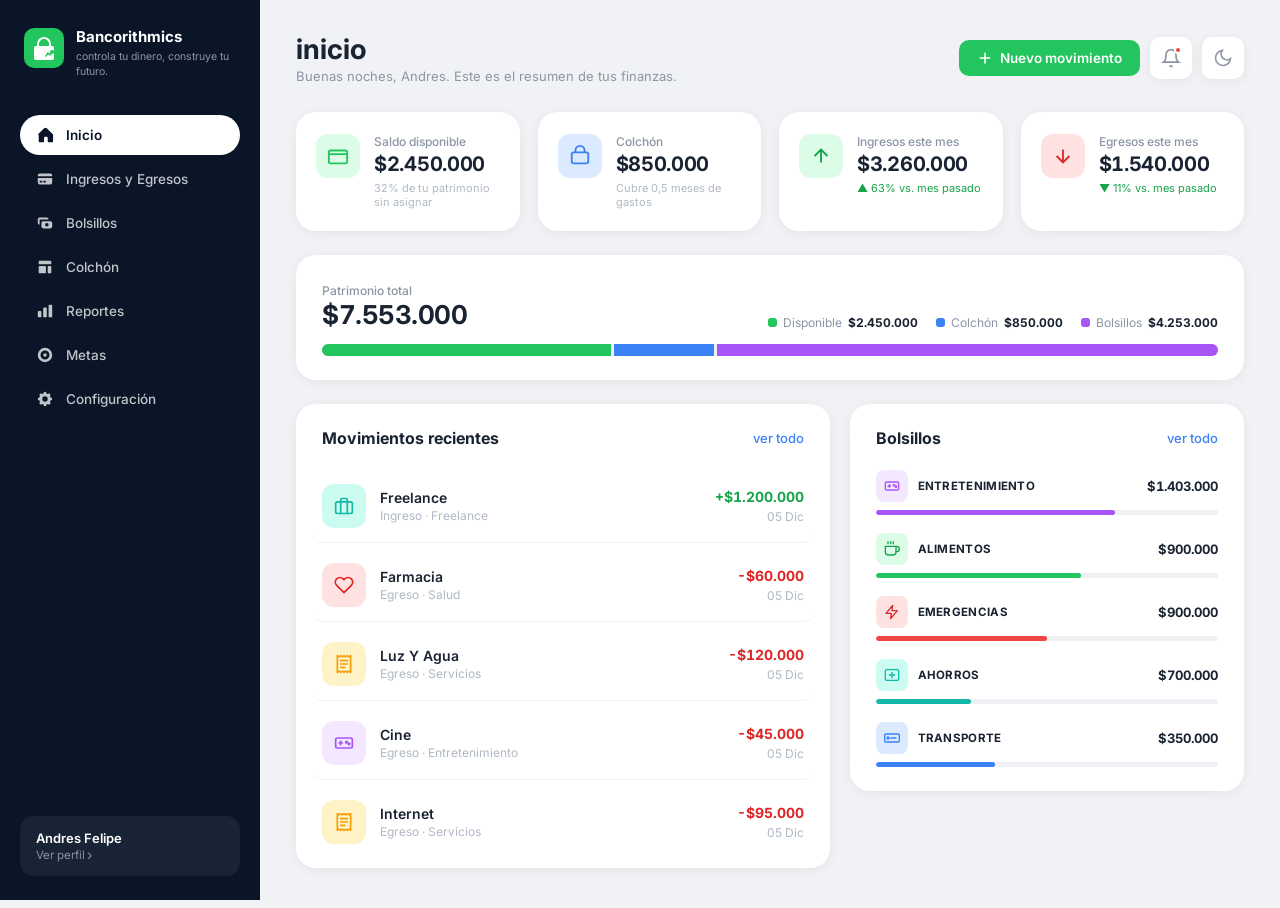
==== commit 2b4569d7: "Add Google tag for analytics tracking Added Google Analytics tracking script to index.html" ====
--- a/index.html
+++ b/index.html
@@ -9,6 +9,15 @@
     <link href="https://fonts.googleapis.com/css2?family=Inter:wght@400;500;600;700&display=swap" rel="stylesheet">
     <link rel="stylesheet" href="style.css">
     <link rel="stylesheet" href="paginas.css">
+    <!-- Google tag (gtag.js) -->
+    <script async src="https://www.googletagmanager.com/gtag/js?id=G-S5T40TL12E"></script>
+    <script>
+      window.dataLayer = window.dataLayer || [];
+      function gtag(){dataLayer.push(arguments);}
+      gtag('js', new Date());
+    
+      gtag('config', 'G-S5T40TL12E');
+    </script>
 </head>
 <body>
     <div class="dashboard">
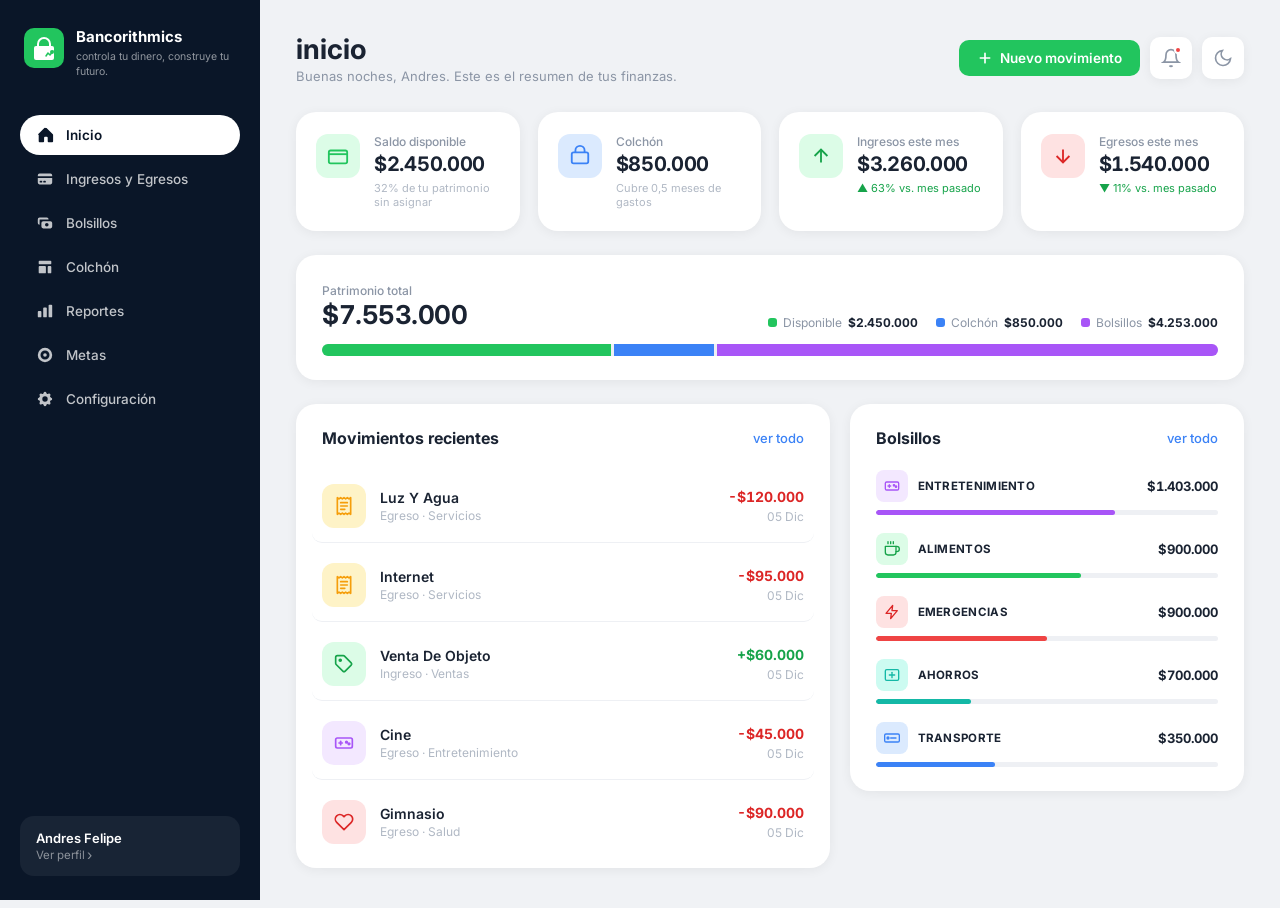
==== commit 882c7f2a: "Update Google Tag Manager ID in index.html" ====
--- a/index.html
+++ b/index.html
@@ -10,13 +10,13 @@
     <link rel="stylesheet" href="style.css">
     <link rel="stylesheet" href="paginas.css">
     <!-- Google tag (gtag.js) -->
-    <script async src="https://www.googletagmanager.com/gtag/js?id=G-S5T40TL12E"></script>
+    <script async src="https://www.googletagmanager.com/gtag/js?id=G-23DVQJQSHC"></script>
     <script>
       window.dataLayer = window.dataLayer || [];
       function gtag(){dataLayer.push(arguments);}
       gtag('js', new Date());
     
-      gtag('config', 'G-S5T40TL12E');
+      gtag('config', 'G-23DVQJQSHC');
     </script>
 </head>
 <body>
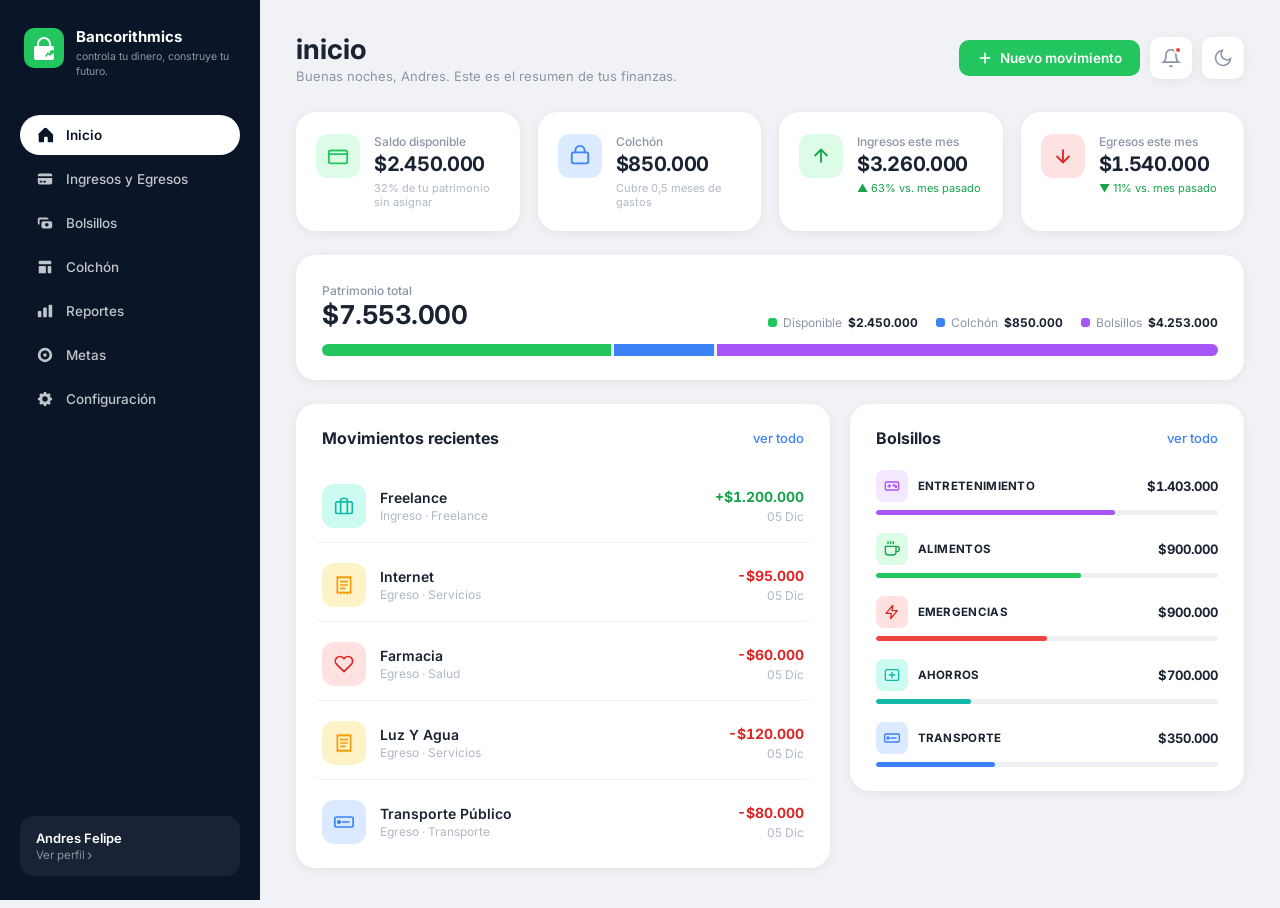
==== commit 6df29211: "Integrate CookieHub for cookie consent handling Added CookieHub script for cookie management." ====
--- a/index.html
+++ b/index.html
@@ -17,6 +17,13 @@
       gtag('js', new Date());
     
       gtag('config', 'G-23DVQJQSHC');
+    </script>
+    <script src="https://cdn.cookiehub.eu/c2/1ac7d6da.js"></script>
+    <script type="text/javascript">
+    document.addEventListener("DOMContentLoaded", function(event) {
+    var cpm = {};
+    window.cookiehub.load(cpm);
+    });
     </script>
 </head>
 <body>
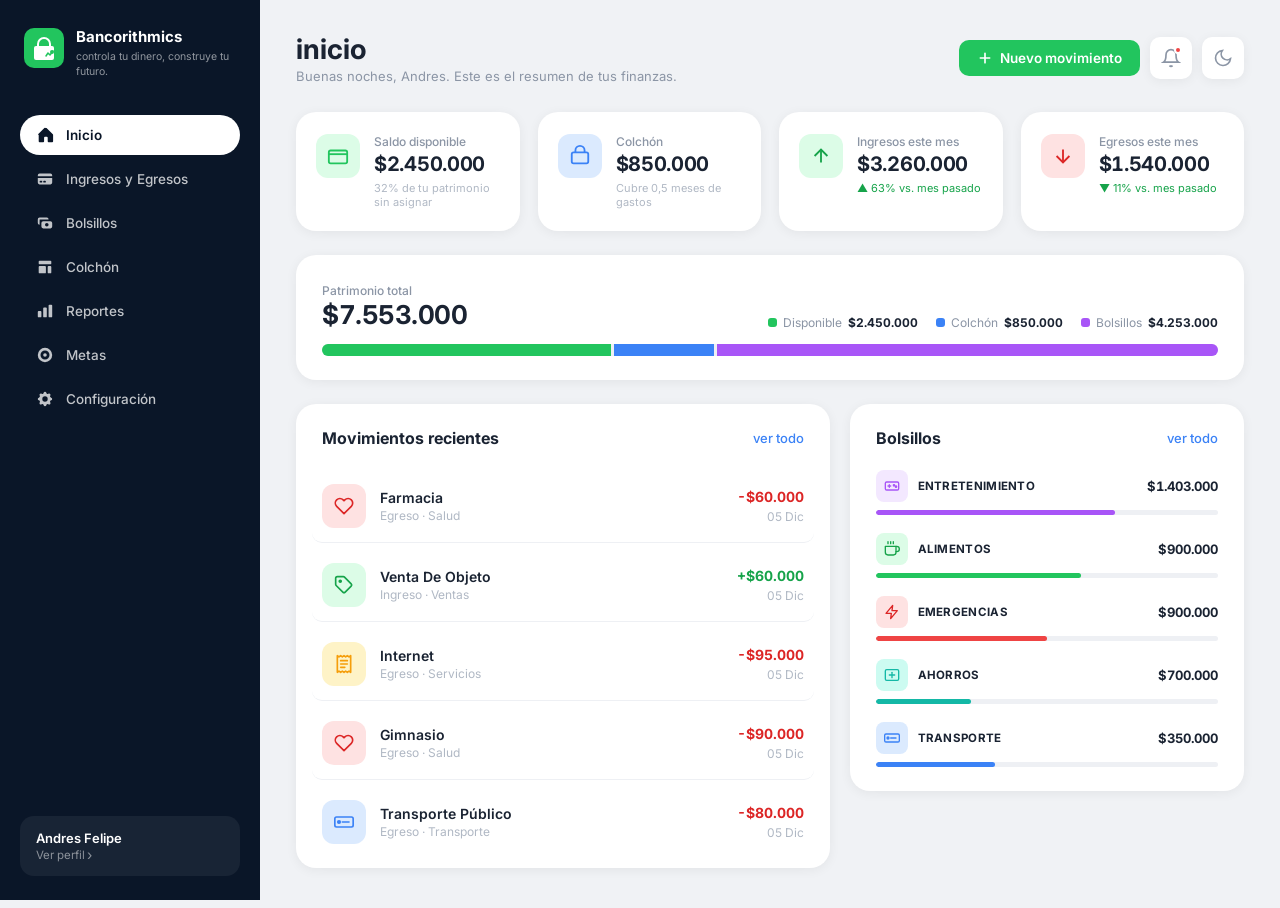
==== commit 4fe5d320: "Enhance index.html with SEO and structured data Added meta tags for SEO and structured data." ====
--- a/index.html
+++ b/index.html
@@ -24,6 +24,19 @@
     var cpm = {};
     window.cookiehub.load(cpm);
     });
+    </script>
+    <meta name="description" content="Gestiona tus finanzas en Bancorithmics.">
+
+    <meta property="og:title" content="Bancorithmics - Banco virtual">
+    <meta property="og:description" content="Controla tu dinero y gastos.">
+
+    <script type="application/ld+json">
+    {
+      "@context": "https://schema.org",
+      "@type": "BankOrCreditUnion",
+      "name": "Bancorithmics",
+      "description": "Plataforma de gestión financiera personal y ahorro."
+    }
     </script>
 </head>
 <body>
